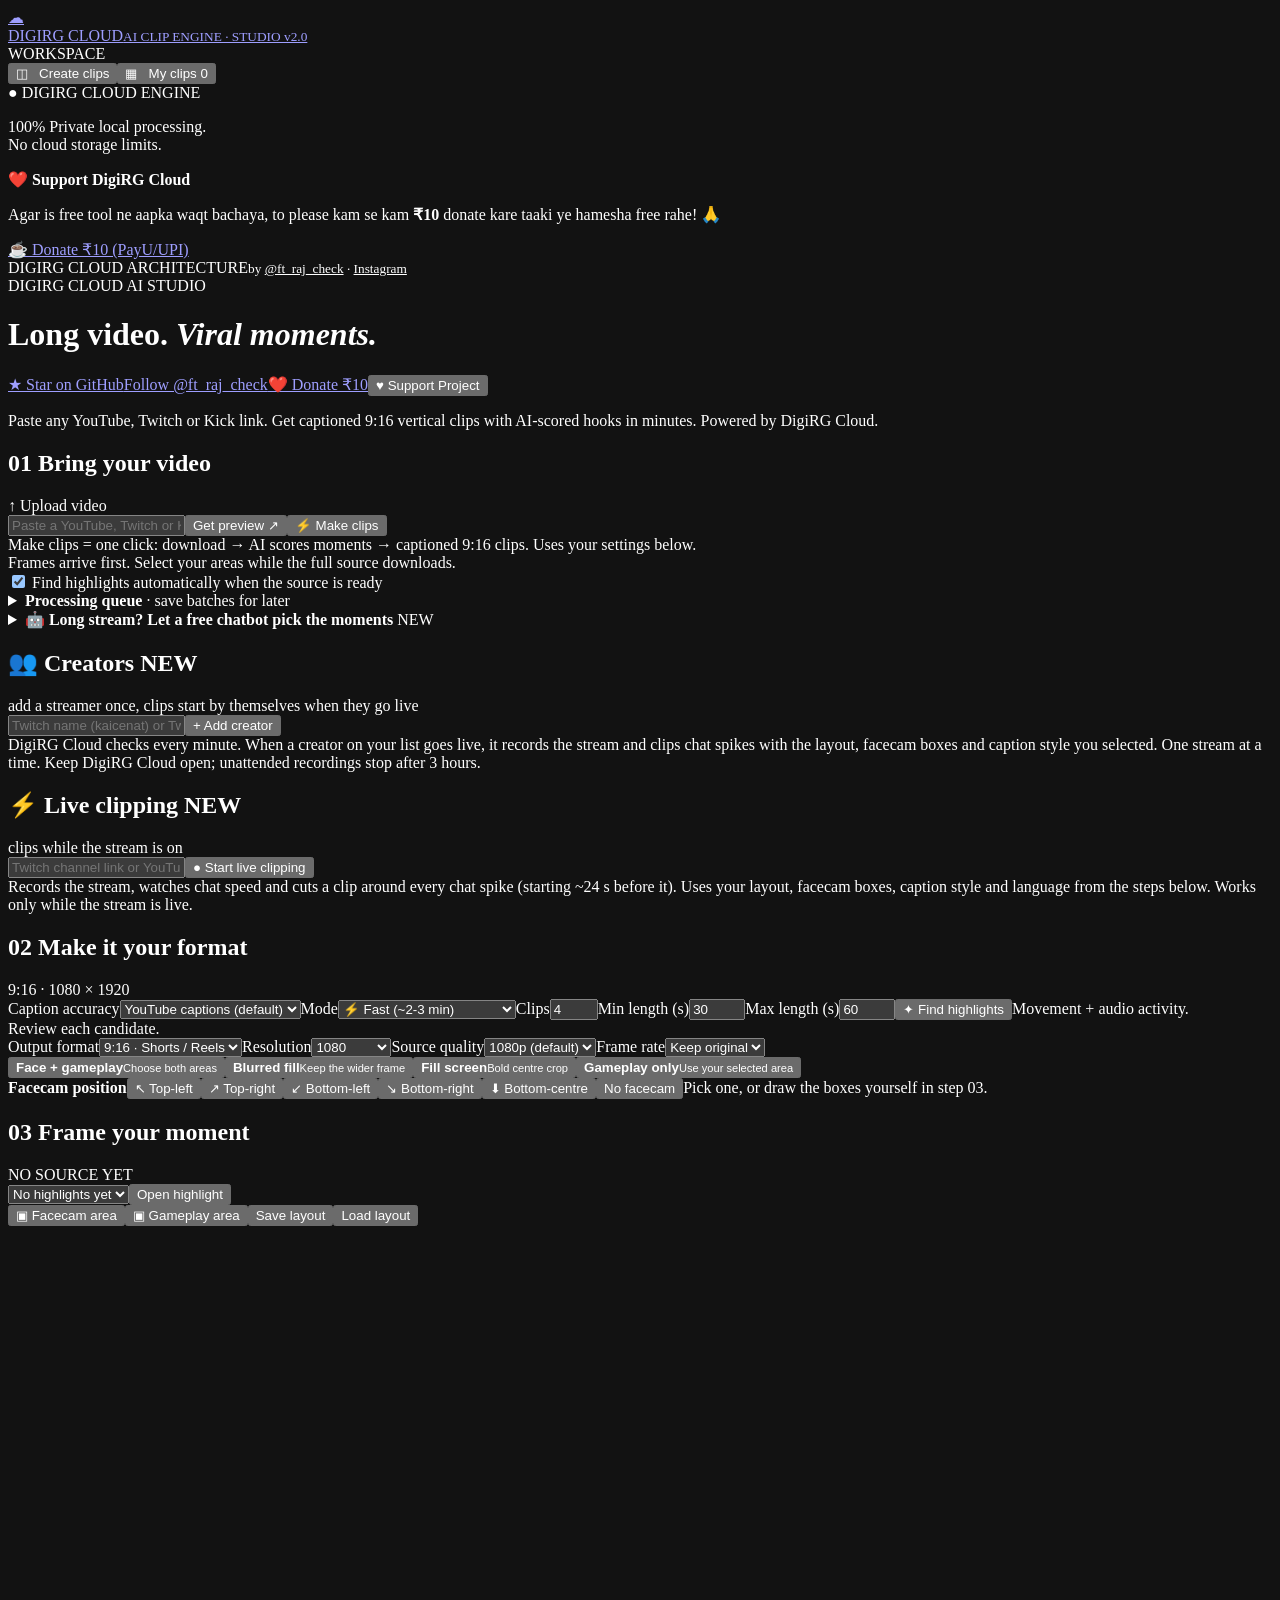
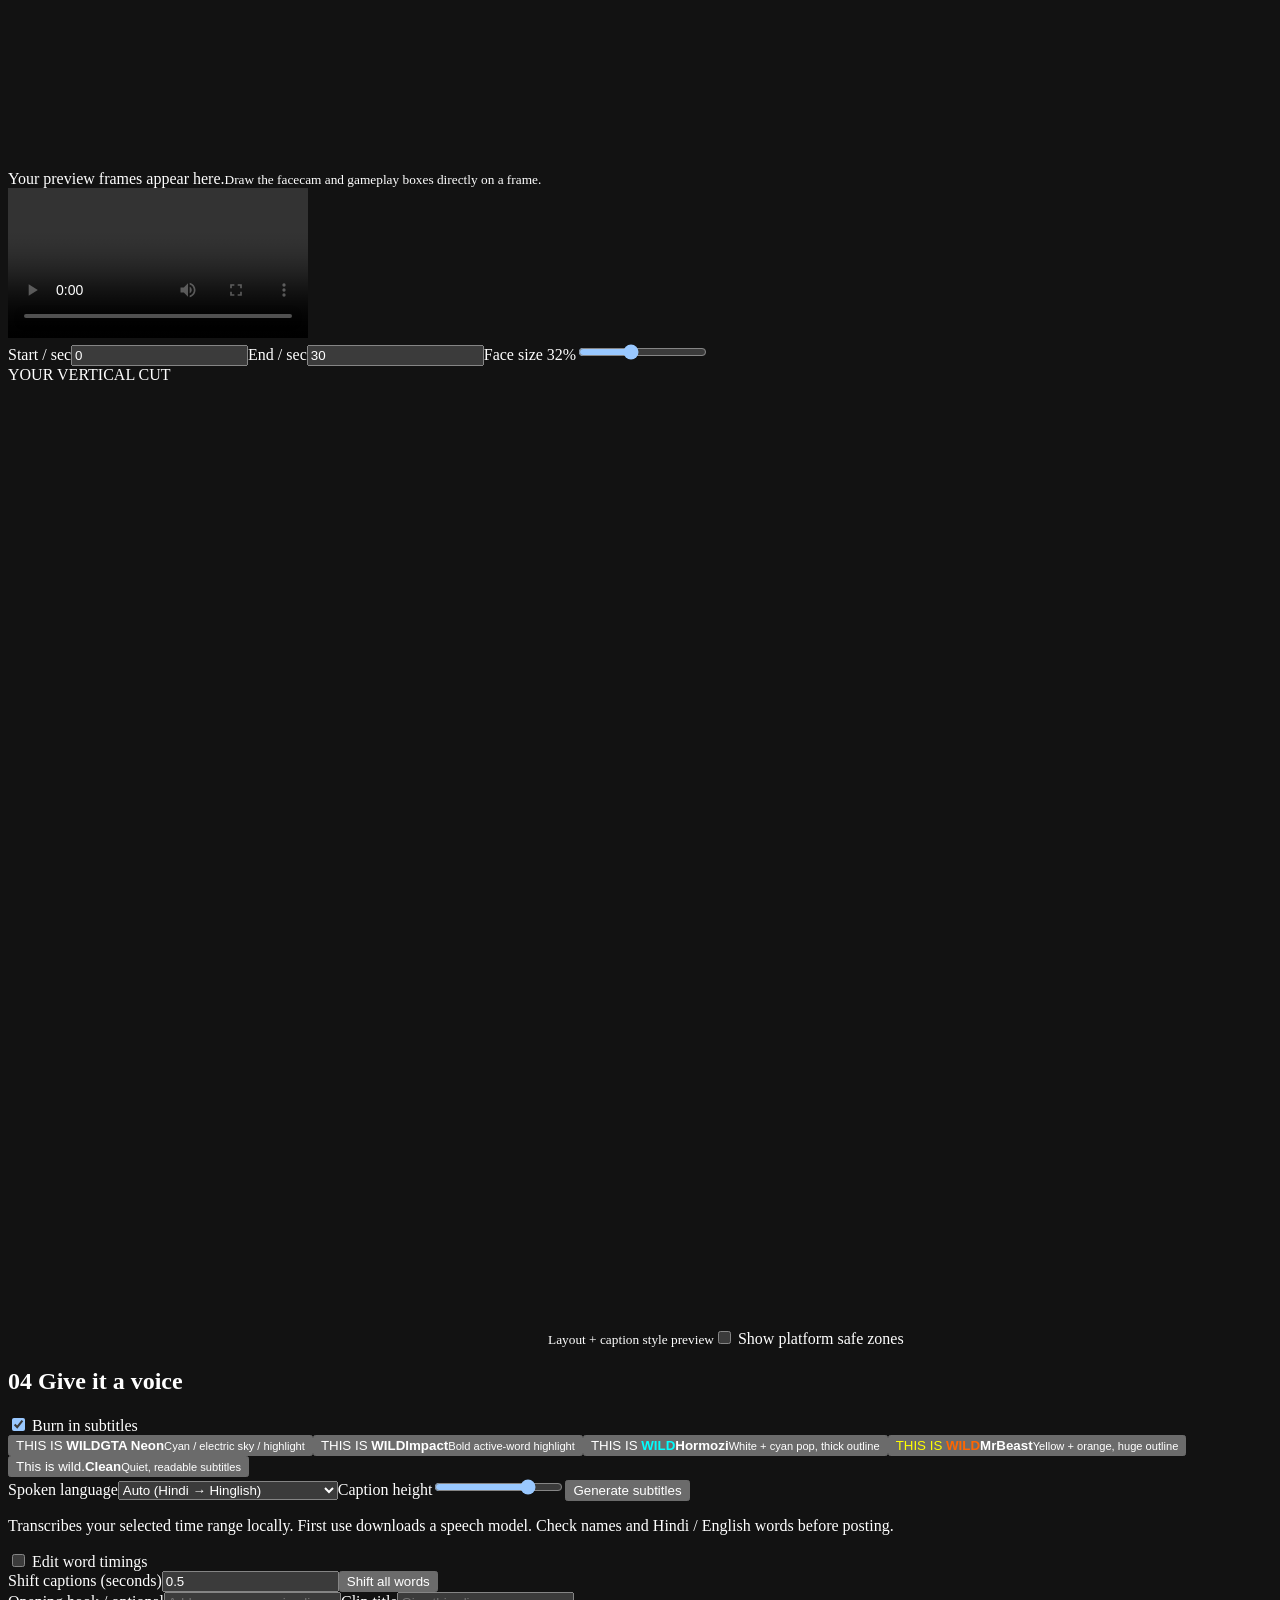
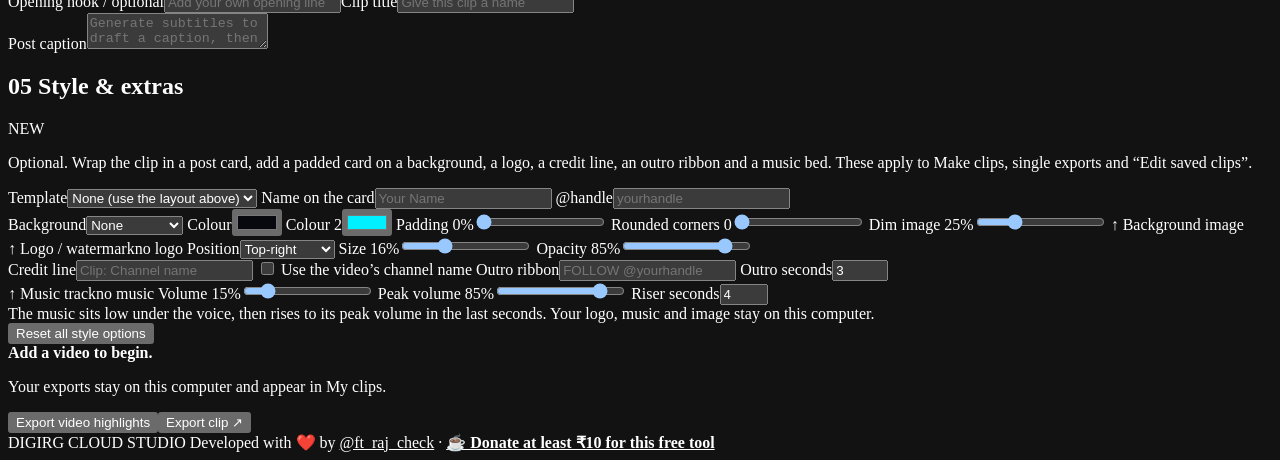
==== index.html @ 3754ec7f "DigiRG Cloud AI Video Clip Engine - Official Release by @ft_raj_check" ====
<!doctype html><html lang="en"><head><meta charset="utf-8"><meta name="color-scheme" content="dark"><meta name="viewport" content="width=device-width,initial-scale=1"><title>DigiRG Cloud · Free AI Video Clip Engine &amp; Shorts Maker</title><meta name="description" content="DigiRG Cloud - The #1 Free, Open-Source AI Video Clip Engine. Automatically turn long YouTube, Twitch and Kick videos into viral 9:16 vertical clips with animated captions, facecam framing, and AI highlight detection. 100% Local &amp; Private."><meta name="keywords" content="DigiRG Cloud, AI video clipper, Opus Clip free alternative, video highlight generator, YouTube Shorts maker, Reels creator, TikTok editor, auto caption generator, Hinglish captions, local AI video editor"><meta name="author" content="DigiRG Cloud (@ft_raj_check)"><meta property="og:title" content="DigiRG Cloud · Free AI Video Clip Engine"><meta property="og:description" content="Turn long videos into viral vertical clips in 2 minutes. Free, local, private, and open-source."><meta property="og:url" content="https://github.com/DIGIRGCLOUD/DIGIRGCLIPPINGFREE"><meta property="og:type" content="website"><link rel="stylesheet" href="/assets/style.css?v=20261121-digirg1"></head><body>
<aside class="sidebar"><a class="brand" href="/"><span class="brand-icon">☁</span> <div>DIGIRG CLOUD<small>AI CLIP ENGINE · STUDIO v2.0</small></div></a><div class="nav-label">WORKSPACE</div><button class="nav active" data-view="editor">◫ &nbsp; Create clips</button><button class="nav" data-view="library">▦ &nbsp; My clips <span id="library-count">0</span></button><div class="side-note">● DIGIRG CLOUD ENGINE<p>100% Private local processing.<br>No cloud storage limits.</p></div><div class="donate-sidebar-box"><span class="heart-icon">❤️</span> <b>Support DigiRG Cloud</b><p>Agar is free tool ne aapka waqt bachaya, to please kam se kam <b>₹10</b> donate kare taaki ye hamesha free rahe! 🙏</p><a class="side-don-btn" href="https://u.payu.in/PAYUMN/yrw25eGEUES4" target="_blank" rel="noopener">☕ Donate ₹10 (PayU/UPI)</a></div><div class="signature">DIGIRG CLOUD ARCHITECTURE<small>by <a href="https://www.instagram.com/ft_raj_check/" target="_blank" rel="noopener" style="color:inherit">@ft_raj_check</a> · <a href="https://www.instagram.com/ft_raj_check/" target="_blank" rel="noopener" style="color:inherit">Instagram</a></small></div></aside>
<main><header><div class="eyebrow">DIGIRG CLOUD AI STUDIO</div><div class="top"><h1>Long video. <em>Viral moments.</em></h1><span class="social"><a class="gh" href="https://github.com/DIGIRGCLOUD/DIGIRGCLIPPINGFREE" target="_blank" rel="noopener">★ Star on GitHub</a><a class="ig" href="https://www.instagram.com/ft_raj_check/" target="_blank" rel="noopener">Follow @ft_raj_check</a><a class="don-top-btn" href="https://u.payu.in/PAYUMN/yrw25eGEUES4" target="_blank" rel="noopener">❤️ Donate ₹10</a><button class="don" id="donate">♥ Support Project</button></span><dialog id="donate-dialog"><div class="don-dlg-content"><div class="don-dlg-badge">❤️ EMOTIONAL REQUEST FOR SUPPORT</div><h2>Please Support This Free Tool (At Least ₹10) 🙏</h2><p class="don-dlg-text"><b>Bhai/Dost</b>, DigiRG Cloud ko bilkul free aur open-source banaya gaya hai bina kisi subscription, watermark ya fees ke. Isko banane aur maintain karne me bohot mehnat aur resources lagte hain.<br><br>Agar is tool ne aapka keemti waqt bachaya ho, ya video clipping asaan ki ho, to please <b>at least ₹10 (sirf ek cup chai jitna)</b> donate kare.<br><br><i>Aapka ₹10 ka chhota sa support hamare liye bohot bada hausla aur madad hai taaki is tool ko hamesha sabke liye free rakh sakein! ❤️</i></p><div class="don-links"><a id="don-payu" class="payu-direct-btn" href="https://u.payu.in/PAYUMN/yrw25eGEUES4" target="_blank" rel="noopener">⚡ Donate ₹10 (PayU / GPay / PhonePe / Paytm / UPI)</a><a id="don-rzp" target="_blank" rel="noopener" hidden>Support Developer</a><a id="don-pp" target="_blank" rel="noopener" hidden>PayPal</a></div><button id="don-close" type="button">Shukriya / Close</button></div></dialog></div><p>Paste any YouTube, Twitch or Kick link. Get captioned 9:16 vertical clips with AI-scored hooks in minutes. Powered by DigiRG Cloud.</p></header><section id="editor-view">
<section class="panel import-panel"><div class="section-head"><h2><span class="step">01</span> Bring your video</h2><label class="upload">↑ Upload video<input id="file" type="file" accept="video/*" hidden></label></div><div class="url-row"><input id="url" type="url" placeholder="Paste a YouTube, Twitch or Kick replay link"><button class="primary" id="link">Get preview ↗</button><button class="primary make" id="make">⚡ Make clips</button></div><div class="make-row"><span class="muted">Make clips = one click: download → AI scores moments → captioned 9:16 clips. Uses your settings below.</span></div><div id="make-results" hidden><div class="progress-track"><div id="make-progress"></div></div><b id="make-status"></b><div id="make-grid" class="make-grid"></div></div><div class="import-note" id="link-status" role="status">Frames arrive first. Select your areas while the full source downloads.</div><div class="progress-track" hidden id="progress-wrap"><div id="progress"></div></div><div id="frames" class="frames"></div><label class="toggle" style="margin-top:12px"><input id="auto-analyze" type="checkbox" checked> Find highlights automatically when the source is ready</label></section><details class="panel" id="queue-panel"><summary><b>Processing queue</b> · save batches for later</summary><p class="muted">Queue video links, pause waiting work, or retry an interrupted job. Running work is kept safe.</p><label>Video links, one per line<textarea id="queue-urls" rows="3" placeholder="https://www.youtube.com/watch?v=..."></textarea></label><div class="controls"><label>Start after (optional)<input id="queue-time" type="datetime-local"></label><button class="secondary" id="queue-add">Add videos to queue</button><button id="queue-pause">Pause queue</button><button id="queue-refresh">Refresh queue</button></div><div id="queue-list"></div></details>
<details class="panel" id="ai-panel"><summary><b>🤖 Long stream? Let a free chatbot pick the moments</b> <span class="pill">NEW</span></summary>
<p class="muted">A chatbot given a 9-hour transcript only really reads the start. So: split the transcript into small parts, paste each part into any free chatbot (Gemini, ChatGPT, Claude…), paste its answers back here, and DigiRG Cloud downloads only those sections and makes the clips. Needs a YouTube video with captions. Everything is local.</p>
<div class="url-row"><input id="ai-url" type="text" placeholder="YouTube video link (a finished stream or video)"><button class="primary" id="ai-split">1 · Split into parts</button></div>
<div class="controls"><label>Parts (blank = automatic)<input id="ai-parts" type="number" min="1" max="40" placeholder="auto"></label><label>Moments per part<input id="ai-per" type="number" min="1" max="10" value="3"></label></div>
<div class="muted" id="ai-status"></div>
<div id="ai-list"></div>
<h3 style="margin-top:16px">2 · Paste the chatbot answers (all parts together is fine)</h3>
<textarea id="ai-answers" rows="6" placeholder='[{"start":"00:12:30","end":"00:13:10","title":"Plane crash","hook":"bhai plane gir gaya"}] … or lines like 12:30-13:10 Plane crash'></textarea>
<div class="controls"><button class="secondary" id="ai-read">Read the answers</button><button class="primary" id="ai-make" disabled>3 · Make clips from these moments</button></div>
<div id="ai-moments"></div></details>
<section class="panel creators-panel"><div class="section-head"><h2>👥 Creators <span class="pill">NEW</span></h2><span class="muted">add a streamer once, clips start by themselves when they go live</span></div><div class="url-row"><input id="creator-url" type="text" placeholder="Twitch name (kaicenat) or Twitch / YouTube channel link (youtube.com/@name)"><button class="primary" id="creator-add">+ Add creator</button></div><div class="import-note">DigiRG Cloud checks every minute. When a creator on your list goes live, it records the stream and clips chat spikes with the layout, facecam boxes and caption style you selected. One stream at a time. Keep DigiRG Cloud open; unattended recordings stop after 3 hours.</div><div id="creator-note" class="muted"></div><div id="creator-list"></div></section>
<section class="panel live-panel"><div class="section-head"><h2>⚡ Live clipping <span class="pill">NEW</span></h2><span class="muted">clips while the stream is on</span></div><div class="url-row"><input id="live-url" type="text" placeholder="Twitch channel link or YouTube Live link"><button class="primary" id="live-start">● Start live clipping</button></div><div class="import-note">Records the stream, watches chat speed and cuts a clip around every chat spike (starting ~24 s before it). Uses your layout, facecam boxes, caption style and language from the steps below. Works only while the stream is live.</div><div id="live-box" hidden><div class="live-stats" id="live-stats"></div><div class="live-actions"><button class="secondary" id="live-now">✂ Clip the last 30 s now</button><button class="secondary" id="live-stop">■ Stop</button></div><div id="live-grid" class="make-grid"></div></div></section>
<section class="panel"><div class="section-head"><h2><span class="step">02</span> Make it your format</h2><span class="muted">9:16 · 1080 × 1920</span></div><div class="controls"><label>Caption accuracy<select id="accurate"><option value="fast" selected>YouTube captions (default)</option><option value="best">Best Hindi: large-v3 (slow)</option></select></label><label>Mode<select id="mode"><option value="fast">⚡ Fast (~2-3 min)</option><option value="deep">🔬 Deep (slower, smarter)</option></select></label><label>Clips<input id="count" type="number" min="1" max="12" value="4"></label><label>Min length (s)<input id="minlen" type="number" min="5" max="120" value="30"></label><label>Max length (s)<input id="length" type="number" min="10" max="180" value="60"></label><button class="secondary" id="analyze">✦ Find highlights</button><span class="muted">Movement + audio activity.<br>Review each candidate.</span></div><div class="controls output-controls"><label>Output format<select id="aspect"><option value="vertical">9:16 · Shorts / Reels</option><option value="square">1:1 · Square</option><option value="portrait">4:5 · Feed</option><option value="threefour">3:4 · Portrait</option><option value="landscape">16:9 · YouTube</option></select></label><label>Resolution<select id="resolution"><option value="720">720</option><option value="1080" selected>1080</option><option value="2160">2160 · 4K</option></select></label><label title="How sharp the video downloaded from YouTube is. 1080p is the default; 4K is slower and uses much more disk.">Source quality<select id="srcq"><option value="1080" selected>1080p (default)</option><option value="2160">4K (slower)</option><option value="1440">1440p</option><option value="720">720p (fastest)</option></select></label><label>Frame rate<select id="fps"><option value="0">Keep original</option><option value="24">24 fps</option><option value="30">30 fps</option><option value="60">60 fps</option></select></label></div><div class="layout-grid" id="layouts"><button class="choice active" data-layout="stack"><span class="mini stack-mini"><i></i><i></i></span><b>Face + gameplay</b><small>Choose both areas</small></button><button class="choice" data-layout="blur"><span class="mini blur-mini"><i></i></span><b>Blurred fill</b><small>Keep the wider frame</small></button><button class="choice" data-layout="fill"><span class="mini fill-mini"><i></i></span><b>Fill screen</b><small>Bold centre crop</small></button><button class="choice" data-layout="game"><span class="mini game-mini"><i></i></span><b>Gameplay only</b><small>Use your selected area</small></button></div><div class="preset-row"><b>Facecam position</b><button class="chip" data-preset="tl">↖ Top-left</button><button class="chip" data-preset="tr">↗ Top-right</button><button class="chip" data-preset="bl">↙ Bottom-left</button><button class="chip" data-preset="br">↘ Bottom-right</button><button class="chip" data-preset="bc">⬇ Bottom-centre</button><button class="chip" data-preset="none">No facecam</button><span class="muted" id="preset-note">Pick one, or draw the boxes yourself in step 03.</span></div></section>
<section class="panel"><div class="section-head"><h2><span class="step">03</span> Frame your moment</h2><span class="pill" id="source-mode">NO SOURCE YET</span></div><div class="candidate-row"><select id="recent"><option>No highlights yet</option></select><button id="import">Open highlight</button></div><div class="workspace"><div class="source-side"><div class="toolbar"><button id="cam" class="active">▣ Facecam area</button><button id="game">▣ Gameplay area</button><button id="save">Save layout</button><button id="load">Load layout</button></div><div class="canvas-wrap"><canvas id="source" width="960" height="540"></canvas><div id="empty-source">Your preview frames appear here.<small>Draw the facecam and gameplay boxes directly on a frame.</small></div></div><video id="video" controls preload="metadata"></video><div class="range-row"><label>Start / sec<input id="start" type="number" value="0" min="0" step=".1"></label><label>End / sec<input id="end" type="number" value="30" min="0" step=".1"></label><label id="height-control">Face size <span id="height-value">32%</span><input id="top" type="range" min="20" max="50" value="32"></label></div></div><aside class="preview-side"><div class="eyebrow">YOUR VERTICAL CUT</div><canvas id="preview" width="540" height="960"></canvas><small>Layout + caption style preview</small><label class="toggle"><input id="safe-zones" type="checkbox"> Show platform safe zones</label></aside></div></section>
<section class="panel"><div class="section-head"><h2><span class="step">04</span> Give it a voice</h2><label class="toggle"><input id="captions" type="checkbox" checked> Burn in subtitles</label></div><div class="caption-styles"><button class="caption-choice active gta" data-style="gta"><span>THIS IS <strong>WILD</strong></span><b>GTA Neon</b><small>Cyan / electric sky / highlight</small></button><button class="caption-choice bold" data-style="bold"><span>THIS IS <strong>WILD</strong></span><b>Impact</b><small>Bold active-word highlight</small></button><button class="caption-choice hormozi" data-style="hormozi"><span>THIS IS <strong style="color:#00ffff">WILD</strong></span><b>Hormozi</b><small>White + cyan pop, thick outline</small></button><button class="caption-choice mrbeast" data-style="mrbeast"><span style="color:#ffff00">THIS IS <strong style="color:#ff6600">WILD</strong></span><b>MrBeast</b><small>Yellow + orange, huge outline</small></button><button class="caption-choice clean" data-style="clean"><span>This is wild.</span><b>Clean</b><small>Quiet, readable subtitles</small></button></div><div class="controls"><label>Spoken language<select id="language"><option value="">Auto (Hindi → Hinglish)</option><option value="hinglish">Hinglish (Hindi in English letters)</option><option value="hi">हिंदी (Devanagari)</option><option value="en">English</option><optgroup label="More languages (captions use your installed fonts)"><option value="ur">Urdu · اردو</option><option value="bn">Bengali · বাংলা</option><option value="ta">Tamil · தமிழ்</option><option value="te">Telugu · తెలుగు</option><option value="mr">Marathi · मराठी</option><option value="gu">Gujarati · ગુજરાતી</option><option value="kn">Kannada · ಕನ್ನಡ</option><option value="ml">Malayalam · മലയാളം</option><option value="pa">Punjabi · ਪੰਜਾਬੀ</option><option value="ne">Nepali · नेपाली</option><option value="si">Sinhala · සිංහල</option><option value="ar">Arabic · العربية</option><option value="fa">Persian · فارسی</option><option value="he">Hebrew · עברית</option><option value="tr">Turkish · Türkçe</option><option value="ru">Russian · Русский</option><option value="uk">Ukrainian · Українська</option><option value="pl">Polish · Polski</option><option value="cs">Czech · Čeština</option><option value="sk">Slovak · Slovenčina</option><option value="hu">Hungarian · Magyar</option><option value="ro">Romanian · Română</option><option value="bg">Bulgarian · Български</option><option value="sr">Serbian · Српски</option><option value="hr">Croatian · Hrvatski</option><option value="el">Greek · Ελληνικά</option><option value="de">German · Deutsch</option><option value="fr">French · Français</option><option value="es">Spanish · Español</option><option value="pt">Portuguese · Português</option><option value="it">Italian · Italiano</option><option value="nl">Dutch · Nederlands</option><option value="ca">Catalan · Català</option><option value="sv">Swedish · Svenska</option><option value="da">Danish · Dansk</option><option value="no">Norwegian · Norsk</option><option value="fi">Finnish · Suomi</option><option value="is">Icelandic · Íslenska</option><option value="id">Indonesian · Bahasa Indonesia</option><option value="ms">Malay · Bahasa Melayu</option><option value="tl">Filipino · Tagalog</option><option value="vi">Vietnamese · Tiếng Việt</option><option value="th">Thai · ไทย</option><option value="zh">Chinese · 中文</option><option value="ja">Japanese · 日本語</option><option value="ko">Korean · 한국어</option><option value="sw">Swahili · Kiswahili</option><option value="af">Afrikaans · Afrikaans</option><option value="am">Amharic · አማርኛ</option><option value="az">Azerbaijani · Azərbaycan</option></optgroup></select></label><label>Caption height<input id="caption-y" type="range" min="500" max="1750" value="1450"></label><button id="transcribe" class="secondary">Generate subtitles</button></div><p class="muted">Transcribes your selected time range locally. First use downloads a speech model. Check names and Hindi / English words before posting.</p><label class="toggle"><input id="timing-editor" type="checkbox"> Edit word timings</label><div class="controls"><label>Shift captions (seconds)<input id="caption-shift" type="number" step="0.1" value="0.5"></label><button id="shift-captions">Shift all words</button></div><div id="words" class="word-editor"></div><div class="copy-grid"><label>Opening hook / optional<input id="hook" placeholder="Add your own opening line" maxlength="65"></label><label>Clip title<input id="clip-title" placeholder="Give this clip a name"></label></div><label>Post caption<textarea id="post-caption" rows="2" placeholder="Generate subtitles to draft a caption, then edit it in your voice."></textarea></label></section>
<section class="panel" id="style-panel"><div class="section-head"><h2><span class="step">05</span> Style &amp; extras</h2><span class="pill">NEW</span></div>
<p class="muted">Optional. Wrap the clip in a post card, add a padded card on a background, a logo, a credit line, an outro ribbon and a music bed. These apply to Make clips, single exports and “Edit saved clips”.</p>
<div class="controls">
<label>Template<select id="st-template"><option value="none">None (use the layout above)</option><option value="x_light">X post · light</option><option value="x_dark">X post · dark</option><option value="tiktok_hook">TikTok hook</option><option value="breaking_news">Breaking news</option></select></label>
<label>Name on the card<input id="st-tpl-name" type="text" maxlength="28" placeholder="Your Name"></label>
<label>@handle<input id="st-tpl-handle" type="text" maxlength="28" placeholder="yourhandle"></label>
</div>
<div class="controls">
<label>Background<select id="st-bg-mode"><option value="none">None</option><option value="blur">Blurred copy</option><option value="color">Colour</option><option value="gradient">Gradient</option><option value="image">My image</option></select></label>
<label>Colour<input id="st-bg-color" type="color" value="#07090e"></label>
<label>Colour 2<input id="st-bg-color2" type="color" value="#00f0ff"></label>
<label><span>Padding <output id="st-padding-o">0</output>%</span><input id="st-padding" type="range" min="0" max="25" value="0"></label>
<label><span>Rounded corners <output id="st-radius-o">0</output></span><input id="st-radius" type="range" min="0" max="80" value="0"></label>
<label><span>Dim image <output id="st-dim-o">25</output>%</span><input id="st-bg-dim" type="range" min="0" max="90" value="25"></label>
<label class="upload">↑ Background image<input id="st-bg-file" type="file" accept="image/*" hidden></label><span class="muted" id="st-bg-name"></span>
</div>
<div class="controls">
<label class="upload">↑ Logo / watermark<input id="st-wm-file" type="file" accept="image/*" hidden></label><span class="muted" id="st-wm-name">no logo</span>
<label>Position<select id="st-wm-pos"><option value="tr">Top-right</option><option value="tl">Top-left</option><option value="br">Bottom-right</option><option value="bl">Bottom-left</option></select></label>
<label><span>Size <output id="st-wm-size-o">16</output>%</span><input id="st-wm-size" type="range" min="5" max="40" value="16"></label>
<label><span>Opacity <output id="st-wm-op-o">85</output>%</span><input id="st-wm-opacity" type="range" min="10" max="100" value="85"></label>
</div>
<div class="controls">
<label>Credit line<input id="st-credit" type="text" maxlength="60" placeholder="Clip: Channel name"></label>
<label class="check"><input id="st-credit-auto" type="checkbox"> Use the video’s channel name</label>
<label>Outro ribbon<input id="st-outro" type="text" maxlength="40" placeholder="FOLLOW @yourhandle"></label>
<label>Outro seconds<input id="st-outro-sec" type="number" min="1.5" max="8" step=".5" value="3"></label>
</div>
<div class="controls">
<label class="upload">↑ Music track<input id="st-music-file" type="file" accept="audio/*" hidden></label><span class="muted" id="st-music-name">no music</span>
<label><span>Volume <output id="st-mv-o">15</output>%</span><input id="st-music-vol" type="range" min="0" max="100" value="15"></label>
<label><span>Peak volume <output id="st-mp-o">85</output>%</span><input id="st-music-peak" type="range" min="0" max="100" value="85"></label>
<label>Riser seconds<input id="st-music-riser" type="number" min="1" max="15" step="1" value="4"></label>
</div>
<div class="import-note">The music sits low under the voice, then rises to its peak volume in the last seconds. Your logo, music and image stay on this computer.</div>
<div class="controls"><button class="secondary" id="st-reset">Reset all style options</button></div></section>
<section class="panel" id="saved-edit" hidden><h2>Edit saved clips</h2><h3 style="margin-top:18px">Speaker position &amp; shape · 11 layouts</h3><div id="edit-layouts" class="layout-grid"></div><label>Speaker size<input id="edit-top" type="range" min="20" max="50" value="32"></label><p class="muted">Reuse the saved video, selected moments and subtitle timings. Only the final MP4 is exported again. <b>To cut the clip shorter</b> (for example to remove a spoken part), change <b>Start / End</b> above and press <b>Only this clip</b>; the subtitles move with the cut. Each clip keeps its own transcript.</p><div class="controls" style="margin-top:14px"><button class="primary" id="apply-video">Apply to all clips of this video</button><button class="secondary" id="apply-one">Only this clip</button><button id="download-bundle">Download video’s clips ZIP</button><a id="bundle-link" hidden download>Download ZIP</a></div></section><section class="export-bar"><div><b id="status" role="status">Add a video to begin.</b><p id="detail">Your exports stay on this computer and appear in My clips.</p></div><button id="batch">Export video highlights</button><button class="primary" id="export">Export clip ↗</button><a id="download" class="download" hidden download="digirg-cloud-clip.mp4">↓ Download MP4</a><a id="srt" hidden>↓ Subtitles SRT</a><a id="vtt" hidden>↓ WebVTT</a></section></section>
<section id="library-view" hidden><section class="library-heading"><h2>Your clips, <em>ready to go.</em></h2><button id="refresh-library">Refresh library</button></section><p class="muted">Finished exports stay in the studio's data folder. Download an MP4 to keep or share it.</p><div id="library" class="library-grid"></div></section><footer>DIGIRG CLOUD STUDIO <span>Developed with ❤️ by <a href="https://www.instagram.com/ft_raj_check/" target="_blank" rel="noopener" style="color:inherit">@ft_raj_check</a> · <a href="https://u.payu.in/PAYUMN/yrw25eGEUES4" target="_blank" rel="noopener" style="color:var(--lime);font-weight:700">☕ Donate at least ₹10 for this free tool</a></span></footer></main><script src="/assets/app.js?v=20261121-digirg1"></script>
<script src="/assets/extras.js?v=20261121-digirg1"></script><script src="/assets/transcripts.js?v=20261121-digirg1"></script><script src="/assets/vision.js?v=20261121-digirg1"></script><script src="/assets/report.js?v=20261121-digirg1"></script></body></html>
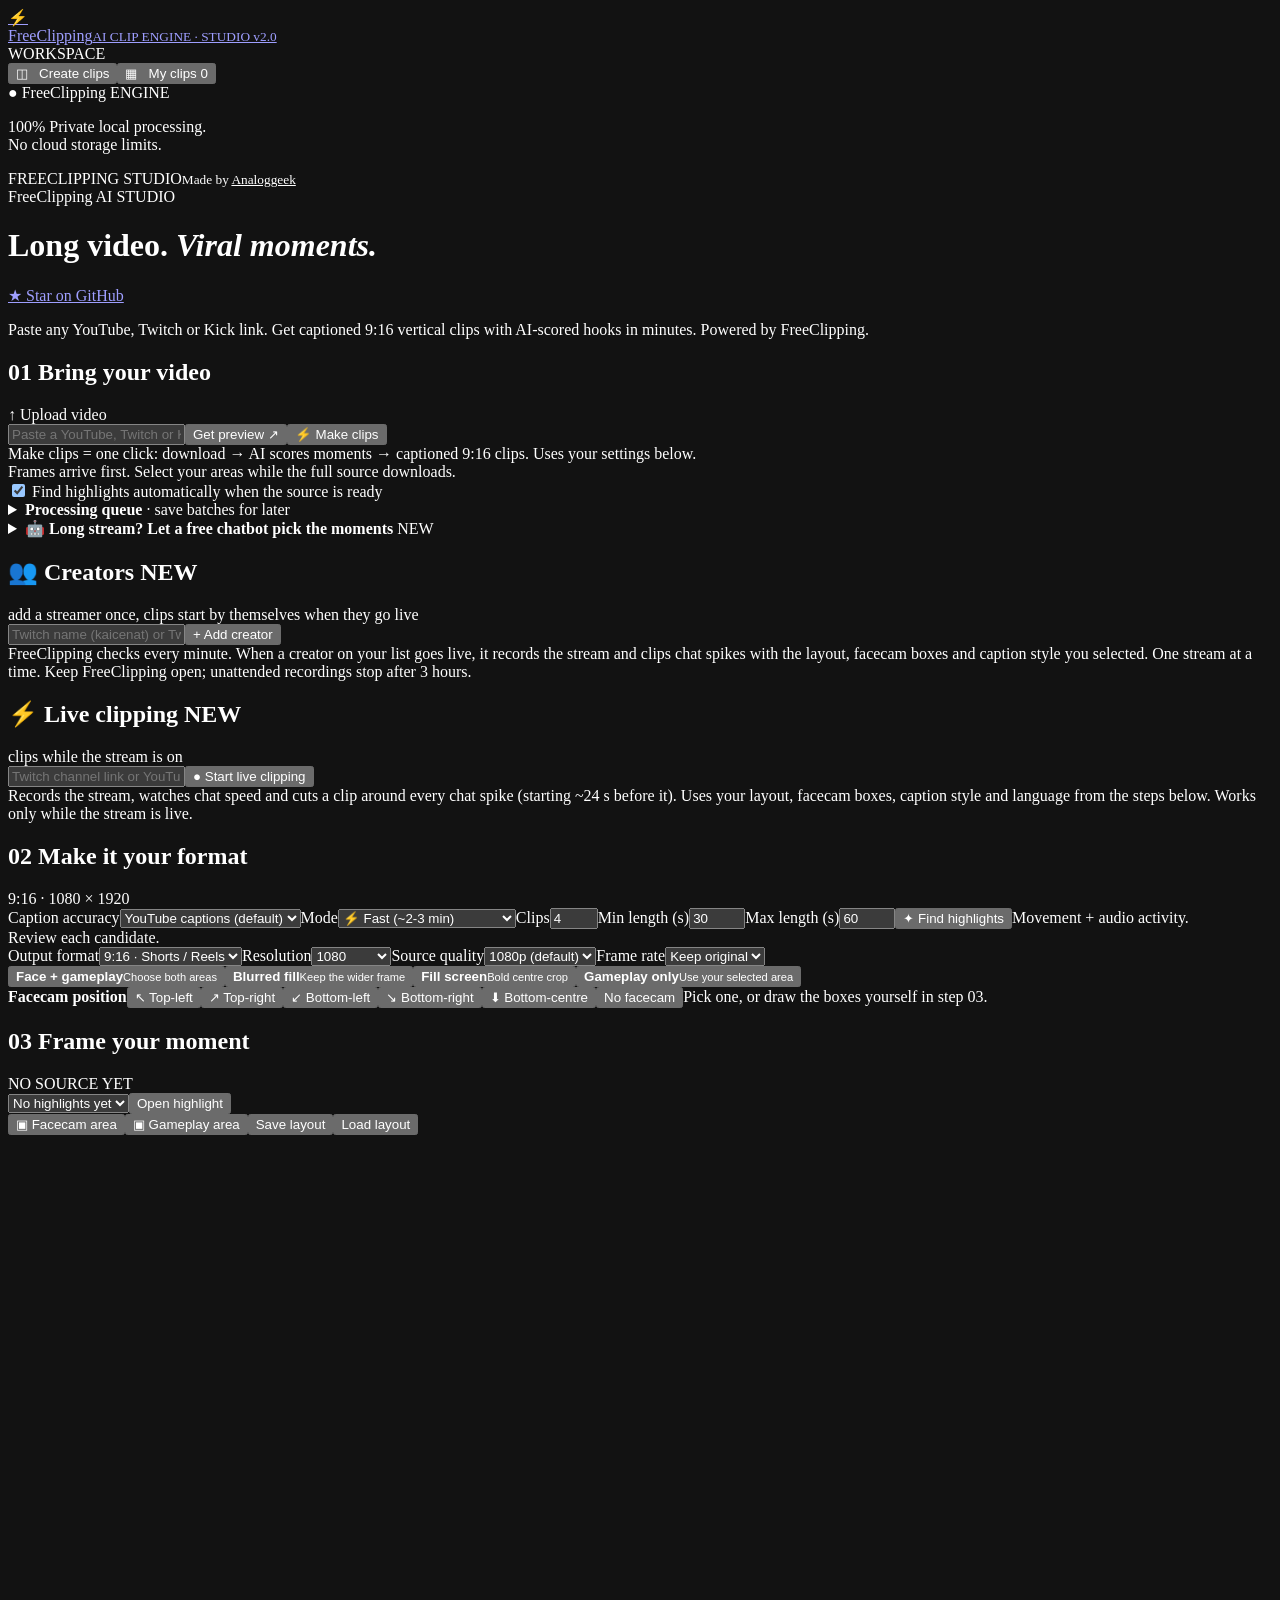
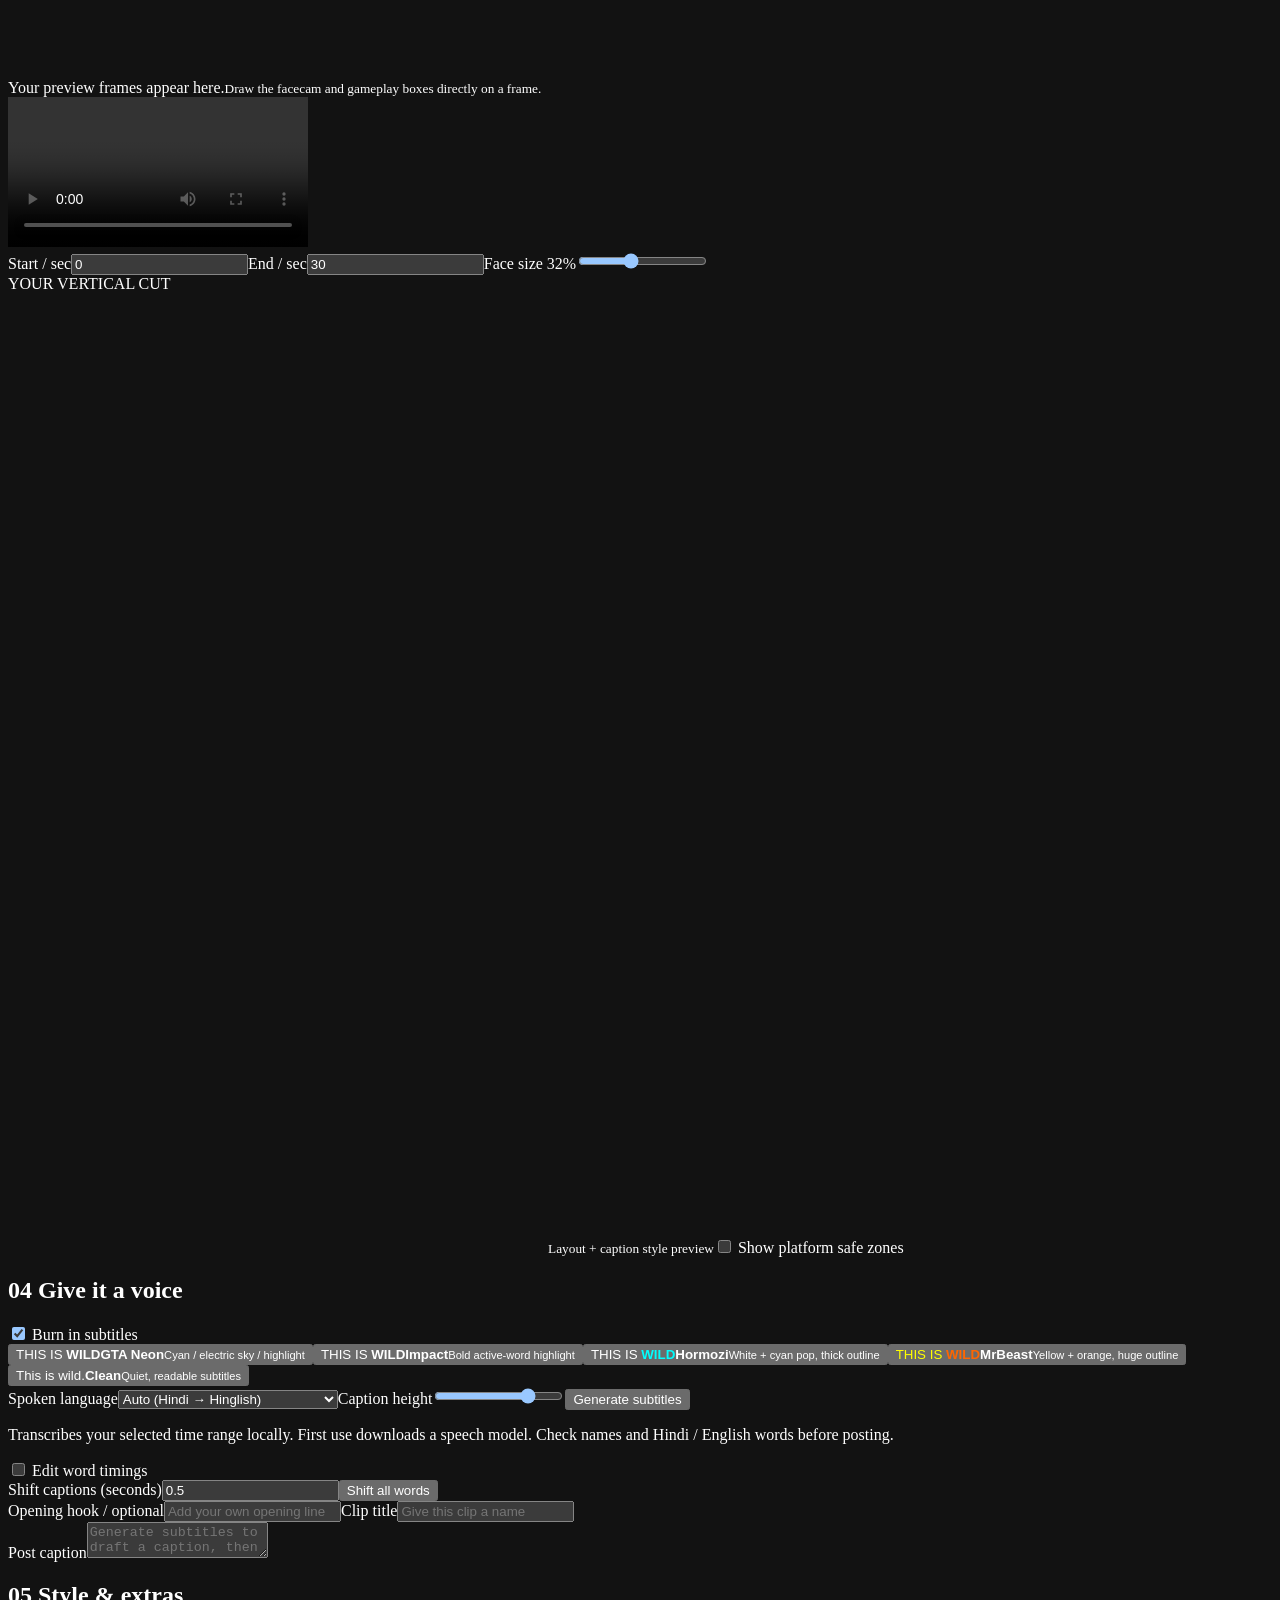
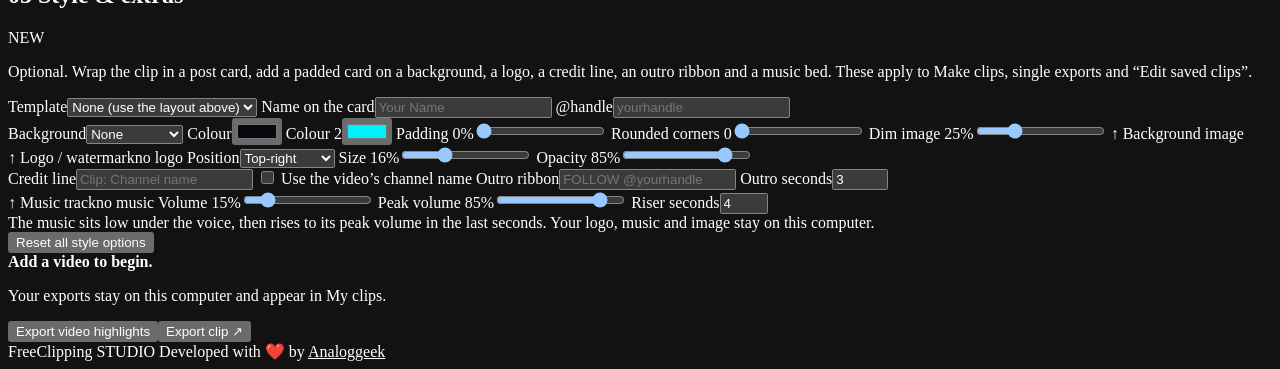
==== commit c9bf2b8e: "Rebrand to FreeClipping (Analoggeek): own README & keywords, remove other social links and donate" ====
--- a/index.html
+++ b/index.html
@@ -1,9 +1,9 @@
-<!doctype html><html lang="en"><head><meta charset="utf-8"><meta name="color-scheme" content="dark"><meta name="viewport" content="width=device-width,initial-scale=1"><title>DigiRG Cloud · Free AI Video Clip Engine &amp; Shorts Maker</title><meta name="description" content="DigiRG Cloud - The #1 Free, Open-Source AI Video Clip Engine. Automatically turn long YouTube, Twitch and Kick videos into viral 9:16 vertical clips with animated captions, facecam framing, and AI highlight detection. 100% Local &amp; Private."><meta name="keywords" content="DigiRG Cloud, AI video clipper, Opus Clip free alternative, video highlight generator, YouTube Shorts maker, Reels creator, TikTok editor, auto caption generator, Hinglish captions, local AI video editor"><meta name="author" content="DigiRG Cloud (@ft_raj_check)"><meta property="og:title" content="DigiRG Cloud · Free AI Video Clip Engine"><meta property="og:description" content="Turn long videos into viral vertical clips in 2 minutes. Free, local, private, and open-source."><meta property="og:url" content="https://github.com/DIGIRGCLOUD/DIGIRGCLIPPINGFREE"><meta property="og:type" content="website"><link rel="stylesheet" href="/assets/style.css?v=20261121-digirg1"></head><body>
-<aside class="sidebar"><a class="brand" href="/"><span class="brand-icon">☁</span> <div>DIGIRG CLOUD<small>AI CLIP ENGINE · STUDIO v2.0</small></div></a><div class="nav-label">WORKSPACE</div><button class="nav active" data-view="editor">◫ &nbsp; Create clips</button><button class="nav" data-view="library">▦ &nbsp; My clips <span id="library-count">0</span></button><div class="side-note">● DIGIRG CLOUD ENGINE<p>100% Private local processing.<br>No cloud storage limits.</p></div><div class="donate-sidebar-box"><span class="heart-icon">❤️</span> <b>Support DigiRG Cloud</b><p>Agar is free tool ne aapka waqt bachaya, to please kam se kam <b>₹10</b> donate kare taaki ye hamesha free rahe! 🙏</p><a class="side-don-btn" href="https://u.payu.in/PAYUMN/yrw25eGEUES4" target="_blank" rel="noopener">☕ Donate ₹10 (PayU/UPI)</a></div><div class="signature">DIGIRG CLOUD ARCHITECTURE<small>by <a href="https://www.instagram.com/ft_raj_check/" target="_blank" rel="noopener" style="color:inherit">@ft_raj_check</a> · <a href="https://www.instagram.com/ft_raj_check/" target="_blank" rel="noopener" style="color:inherit">Instagram</a></small></div></aside>
-<main><header><div class="eyebrow">DIGIRG CLOUD AI STUDIO</div><div class="top"><h1>Long video. <em>Viral moments.</em></h1><span class="social"><a class="gh" href="https://github.com/DIGIRGCLOUD/DIGIRGCLIPPINGFREE" target="_blank" rel="noopener">★ Star on GitHub</a><a class="ig" href="https://www.instagram.com/ft_raj_check/" target="_blank" rel="noopener">Follow @ft_raj_check</a><a class="don-top-btn" href="https://u.payu.in/PAYUMN/yrw25eGEUES4" target="_blank" rel="noopener">❤️ Donate ₹10</a><button class="don" id="donate">♥ Support Project</button></span><dialog id="donate-dialog"><div class="don-dlg-content"><div class="don-dlg-badge">❤️ EMOTIONAL REQUEST FOR SUPPORT</div><h2>Please Support This Free Tool (At Least ₹10) 🙏</h2><p class="don-dlg-text"><b>Bhai/Dost</b>, DigiRG Cloud ko bilkul free aur open-source banaya gaya hai bina kisi subscription, watermark ya fees ke. Isko banane aur maintain karne me bohot mehnat aur resources lagte hain.<br><br>Agar is tool ne aapka keemti waqt bachaya ho, ya video clipping asaan ki ho, to please <b>at least ₹10 (sirf ek cup chai jitna)</b> donate kare.<br><br><i>Aapka ₹10 ka chhota sa support hamare liye bohot bada hausla aur madad hai taaki is tool ko hamesha sabke liye free rakh sakein! ❤️</i></p><div class="don-links"><a id="don-payu" class="payu-direct-btn" href="https://u.payu.in/PAYUMN/yrw25eGEUES4" target="_blank" rel="noopener">⚡ Donate ₹10 (PayU / GPay / PhonePe / Paytm / UPI)</a><a id="don-rzp" target="_blank" rel="noopener" hidden>Support Developer</a><a id="don-pp" target="_blank" rel="noopener" hidden>PayPal</a></div><button id="don-close" type="button">Shukriya / Close</button></div></dialog></div><p>Paste any YouTube, Twitch or Kick link. Get captioned 9:16 vertical clips with AI-scored hooks in minutes. Powered by DigiRG Cloud.</p></header><section id="editor-view">
+<!doctype html><html lang="en"><head><meta charset="utf-8"><meta name="color-scheme" content="dark"><meta name="viewport" content="width=device-width,initial-scale=1"><title>FreeClipping · Free AI Video Clip Engine &amp; Shorts Maker</title><meta name="description" content="FreeClipping - The #1 Free, Open-Source AI Video Clip Engine. Automatically turn long YouTube, Twitch and Kick videos into viral 9:16 vertical clips with animated captions, facecam framing, and AI highlight detection. 100% Local &amp; Private."><meta name="keywords" content="freeclipping, free ai video clipper, free video clipper, ai video clipper, video highlight generator, vertical clips, youtube shorts maker, instagram reels maker, tiktok maker, reels maker, shorts generator, hinglish captions, auto captions, local ai video editor, twitch clipper, open-source video editor"><meta name="author" content="FreeClipping (analoggeek)"><meta property="og:title" content="FreeClipping · Free AI Video Clip Engine"><meta property="og:description" content="Turn long videos into viral vertical clips in 2 minutes. Free, local, private, and open-source."><meta property="og:url" content="https://github.com/Analoggeek/FreeClipping"><meta property="og:type" content="website"><link rel="stylesheet" href="/assets/style.css?v=20261121-freeclipping2"></head><body>
+<aside class="sidebar"><a class="brand" href="/"><span class="brand-icon">⚡</span> <div>FreeClipping<small>AI CLIP ENGINE · STUDIO v2.0</small></div></a><div class="nav-label">WORKSPACE</div><button class="nav active" data-view="editor">◫ &nbsp; Create clips</button><button class="nav" data-view="library">▦ &nbsp; My clips <span id="library-count">0</span></button><div class="side-note">● FreeClipping ENGINE<p>100% Private local processing.<br>No cloud storage limits.</p></div><div class="signature">FREECLIPPING STUDIO<small>Made by <a href="https://github.com/Analoggeek" target="_blank" rel="noopener" style="color:inherit">Analoggeek</a></small></div></aside>
+<main><header><div class="eyebrow">FreeClipping AI STUDIO</div><div class="top"><h1>Long video. <em>Viral moments.</em></h1><span class="social"><a class="gh" href="https://github.com/Analoggeek/FreeClipping" target="_blank" rel="noopener">★ Star on GitHub</a></span></div><p>Paste any YouTube, Twitch or Kick link. Get captioned 9:16 vertical clips with AI-scored hooks in minutes. Powered by FreeClipping.</p></header><section id="editor-view">
 <section class="panel import-panel"><div class="section-head"><h2><span class="step">01</span> Bring your video</h2><label class="upload">↑ Upload video<input id="file" type="file" accept="video/*" hidden></label></div><div class="url-row"><input id="url" type="url" placeholder="Paste a YouTube, Twitch or Kick replay link"><button class="primary" id="link">Get preview ↗</button><button class="primary make" id="make">⚡ Make clips</button></div><div class="make-row"><span class="muted">Make clips = one click: download → AI scores moments → captioned 9:16 clips. Uses your settings below.</span></div><div id="make-results" hidden><div class="progress-track"><div id="make-progress"></div></div><b id="make-status"></b><div id="make-grid" class="make-grid"></div></div><div class="import-note" id="link-status" role="status">Frames arrive first. Select your areas while the full source downloads.</div><div class="progress-track" hidden id="progress-wrap"><div id="progress"></div></div><div id="frames" class="frames"></div><label class="toggle" style="margin-top:12px"><input id="auto-analyze" type="checkbox" checked> Find highlights automatically when the source is ready</label></section><details class="panel" id="queue-panel"><summary><b>Processing queue</b> · save batches for later</summary><p class="muted">Queue video links, pause waiting work, or retry an interrupted job. Running work is kept safe.</p><label>Video links, one per line<textarea id="queue-urls" rows="3" placeholder="https://www.youtube.com/watch?v=..."></textarea></label><div class="controls"><label>Start after (optional)<input id="queue-time" type="datetime-local"></label><button class="secondary" id="queue-add">Add videos to queue</button><button id="queue-pause">Pause queue</button><button id="queue-refresh">Refresh queue</button></div><div id="queue-list"></div></details>
 <details class="panel" id="ai-panel"><summary><b>🤖 Long stream? Let a free chatbot pick the moments</b> <span class="pill">NEW</span></summary>
-<p class="muted">A chatbot given a 9-hour transcript only really reads the start. So: split the transcript into small parts, paste each part into any free chatbot (Gemini, ChatGPT, Claude…), paste its answers back here, and DigiRG Cloud downloads only those sections and makes the clips. Needs a YouTube video with captions. Everything is local.</p>
+<p class="muted">A chatbot given a 9-hour transcript only really reads the start. So: split the transcript into small parts, paste each part into any free chatbot (Gemini, ChatGPT, Claude…), paste its answers back here, and FreeClipping downloads only those sections and makes the clips. Needs a YouTube video with captions. Everything is local.</p>
 <div class="url-row"><input id="ai-url" type="text" placeholder="YouTube video link (a finished stream or video)"><button class="primary" id="ai-split">1 · Split into parts</button></div>
 <div class="controls"><label>Parts (blank = automatic)<input id="ai-parts" type="number" min="1" max="40" placeholder="auto"></label><label>Moments per part<input id="ai-per" type="number" min="1" max="10" value="3"></label></div>
 <div class="muted" id="ai-status"></div>
@@ -12,7 +12,7 @@
 <textarea id="ai-answers" rows="6" placeholder='[{"start":"00:12:30","end":"00:13:10","title":"Plane crash","hook":"bhai plane gir gaya"}] … or lines like 12:30-13:10 Plane crash'></textarea>
 <div class="controls"><button class="secondary" id="ai-read">Read the answers</button><button class="primary" id="ai-make" disabled>3 · Make clips from these moments</button></div>
 <div id="ai-moments"></div></details>
-<section class="panel creators-panel"><div class="section-head"><h2>👥 Creators <span class="pill">NEW</span></h2><span class="muted">add a streamer once, clips start by themselves when they go live</span></div><div class="url-row"><input id="creator-url" type="text" placeholder="Twitch name (kaicenat) or Twitch / YouTube channel link (youtube.com/@name)"><button class="primary" id="creator-add">+ Add creator</button></div><div class="import-note">DigiRG Cloud checks every minute. When a creator on your list goes live, it records the stream and clips chat spikes with the layout, facecam boxes and caption style you selected. One stream at a time. Keep DigiRG Cloud open; unattended recordings stop after 3 hours.</div><div id="creator-note" class="muted"></div><div id="creator-list"></div></section>
+<section class="panel creators-panel"><div class="section-head"><h2>👥 Creators <span class="pill">NEW</span></h2><span class="muted">add a streamer once, clips start by themselves when they go live</span></div><div class="url-row"><input id="creator-url" type="text" placeholder="Twitch name (kaicenat) or Twitch / YouTube channel link (youtube.com/@name)"><button class="primary" id="creator-add">+ Add creator</button></div><div class="import-note">FreeClipping checks every minute. When a creator on your list goes live, it records the stream and clips chat spikes with the layout, facecam boxes and caption style you selected. One stream at a time. Keep FreeClipping open; unattended recordings stop after 3 hours.</div><div id="creator-note" class="muted"></div><div id="creator-list"></div></section>
 <section class="panel live-panel"><div class="section-head"><h2>⚡ Live clipping <span class="pill">NEW</span></h2><span class="muted">clips while the stream is on</span></div><div class="url-row"><input id="live-url" type="text" placeholder="Twitch channel link or YouTube Live link"><button class="primary" id="live-start">● Start live clipping</button></div><div class="import-note">Records the stream, watches chat speed and cuts a clip around every chat spike (starting ~24 s before it). Uses your layout, facecam boxes, caption style and language from the steps below. Works only while the stream is live.</div><div id="live-box" hidden><div class="live-stats" id="live-stats"></div><div class="live-actions"><button class="secondary" id="live-now">✂ Clip the last 30 s now</button><button class="secondary" id="live-stop">■ Stop</button></div><div id="live-grid" class="make-grid"></div></div></section>
 <section class="panel"><div class="section-head"><h2><span class="step">02</span> Make it your format</h2><span class="muted">9:16 · 1080 × 1920</span></div><div class="controls"><label>Caption accuracy<select id="accurate"><option value="fast" selected>YouTube captions (default)</option><option value="best">Best Hindi: large-v3 (slow)</option></select></label><label>Mode<select id="mode"><option value="fast">⚡ Fast (~2-3 min)</option><option value="deep">🔬 Deep (slower, smarter)</option></select></label><label>Clips<input id="count" type="number" min="1" max="12" value="4"></label><label>Min length (s)<input id="minlen" type="number" min="5" max="120" value="30"></label><label>Max length (s)<input id="length" type="number" min="10" max="180" value="60"></label><button class="secondary" id="analyze">✦ Find highlights</button><span class="muted">Movement + audio activity.<br>Review each candidate.</span></div><div class="controls output-controls"><label>Output format<select id="aspect"><option value="vertical">9:16 · Shorts / Reels</option><option value="square">1:1 · Square</option><option value="portrait">4:5 · Feed</option><option value="threefour">3:4 · Portrait</option><option value="landscape">16:9 · YouTube</option></select></label><label>Resolution<select id="resolution"><option value="720">720</option><option value="1080" selected>1080</option><option value="2160">2160 · 4K</option></select></label><label title="How sharp the video downloaded from YouTube is. 1080p is the default; 4K is slower and uses much more disk.">Source quality<select id="srcq"><option value="1080" selected>1080p (default)</option><option value="2160">4K (slower)</option><option value="1440">1440p</option><option value="720">720p (fastest)</option></select></label><label>Frame rate<select id="fps"><option value="0">Keep original</option><option value="24">24 fps</option><option value="30">30 fps</option><option value="60">60 fps</option></select></label></div><div class="layout-grid" id="layouts"><button class="choice active" data-layout="stack"><span class="mini stack-mini"><i></i><i></i></span><b>Face + gameplay</b><small>Choose both areas</small></button><button class="choice" data-layout="blur"><span class="mini blur-mini"><i></i></span><b>Blurred fill</b><small>Keep the wider frame</small></button><button class="choice" data-layout="fill"><span class="mini fill-mini"><i></i></span><b>Fill screen</b><small>Bold centre crop</small></button><button class="choice" data-layout="game"><span class="mini game-mini"><i></i></span><b>Gameplay only</b><small>Use your selected area</small></button></div><div class="preset-row"><b>Facecam position</b><button class="chip" data-preset="tl">↖ Top-left</button><button class="chip" data-preset="tr">↗ Top-right</button><button class="chip" data-preset="bl">↙ Bottom-left</button><button class="chip" data-preset="br">↘ Bottom-right</button><button class="chip" data-preset="bc">⬇ Bottom-centre</button><button class="chip" data-preset="none">No facecam</button><span class="muted" id="preset-note">Pick one, or draw the boxes yourself in step 03.</span></div></section>
 <section class="panel"><div class="section-head"><h2><span class="step">03</span> Frame your moment</h2><span class="pill" id="source-mode">NO SOURCE YET</span></div><div class="candidate-row"><select id="recent"><option>No highlights yet</option></select><button id="import">Open highlight</button></div><div class="workspace"><div class="source-side"><div class="toolbar"><button id="cam" class="active">▣ Facecam area</button><button id="game">▣ Gameplay area</button><button id="save">Save layout</button><button id="load">Load layout</button></div><div class="canvas-wrap"><canvas id="source" width="960" height="540"></canvas><div id="empty-source">Your preview frames appear here.<small>Draw the facecam and gameplay boxes directly on a frame.</small></div></div><video id="video" controls preload="metadata"></video><div class="range-row"><label>Start / sec<input id="start" type="number" value="0" min="0" step=".1"></label><label>End / sec<input id="end" type="number" value="30" min="0" step=".1"></label><label id="height-control">Face size <span id="height-value">32%</span><input id="top" type="range" min="20" max="50" value="32"></label></div></div><aside class="preview-side"><div class="eyebrow">YOUR VERTICAL CUT</div><canvas id="preview" width="540" height="960"></canvas><small>Layout + caption style preview</small><label class="toggle"><input id="safe-zones" type="checkbox"> Show platform safe zones</label></aside></div></section>
@@ -53,6 +53,6 @@
 </div>
 <div class="import-note">The music sits low under the voice, then rises to its peak volume in the last seconds. Your logo, music and image stay on this computer.</div>
 <div class="controls"><button class="secondary" id="st-reset">Reset all style options</button></div></section>
-<section class="panel" id="saved-edit" hidden><h2>Edit saved clips</h2><h3 style="margin-top:18px">Speaker position &amp; shape · 11 layouts</h3><div id="edit-layouts" class="layout-grid"></div><label>Speaker size<input id="edit-top" type="range" min="20" max="50" value="32"></label><p class="muted">Reuse the saved video, selected moments and subtitle timings. Only the final MP4 is exported again. <b>To cut the clip shorter</b> (for example to remove a spoken part), change <b>Start / End</b> above and press <b>Only this clip</b>; the subtitles move with the cut. Each clip keeps its own transcript.</p><div class="controls" style="margin-top:14px"><button class="primary" id="apply-video">Apply to all clips of this video</button><button class="secondary" id="apply-one">Only this clip</button><button id="download-bundle">Download video’s clips ZIP</button><a id="bundle-link" hidden download>Download ZIP</a></div></section><section class="export-bar"><div><b id="status" role="status">Add a video to begin.</b><p id="detail">Your exports stay on this computer and appear in My clips.</p></div><button id="batch">Export video highlights</button><button class="primary" id="export">Export clip ↗</button><a id="download" class="download" hidden download="digirg-cloud-clip.mp4">↓ Download MP4</a><a id="srt" hidden>↓ Subtitles SRT</a><a id="vtt" hidden>↓ WebVTT</a></section></section>
-<section id="library-view" hidden><section class="library-heading"><h2>Your clips, <em>ready to go.</em></h2><button id="refresh-library">Refresh library</button></section><p class="muted">Finished exports stay in the studio's data folder. Download an MP4 to keep or share it.</p><div id="library" class="library-grid"></div></section><footer>DIGIRG CLOUD STUDIO <span>Developed with ❤️ by <a href="https://www.instagram.com/ft_raj_check/" target="_blank" rel="noopener" style="color:inherit">@ft_raj_check</a> · <a href="https://u.payu.in/PAYUMN/yrw25eGEUES4" target="_blank" rel="noopener" style="color:var(--lime);font-weight:700">☕ Donate at least ₹10 for this free tool</a></span></footer></main><script src="/assets/app.js?v=20261121-digirg1"></script>
-<script src="/assets/extras.js?v=20261121-digirg1"></script><script src="/assets/transcripts.js?v=20261121-digirg1"></script><script src="/assets/vision.js?v=20261121-digirg1"></script><script src="/assets/report.js?v=20261121-digirg1"></script></body></html>+<section class="panel" id="saved-edit" hidden><h2>Edit saved clips</h2><h3 style="margin-top:18px">Speaker position &amp; shape · 11 layouts</h3><div id="edit-layouts" class="layout-grid"></div><label>Speaker size<input id="edit-top" type="range" min="20" max="50" value="32"></label><p class="muted">Reuse the saved video, selected moments and subtitle timings. Only the final MP4 is exported again. <b>To cut the clip shorter</b> (for example to remove a spoken part), change <b>Start / End</b> above and press <b>Only this clip</b>; the subtitles move with the cut. Each clip keeps its own transcript.</p><div class="controls" style="margin-top:14px"><button class="primary" id="apply-video">Apply to all clips of this video</button><button class="secondary" id="apply-one">Only this clip</button><button id="download-bundle">Download video’s clips ZIP</button><a id="bundle-link" hidden download>Download ZIP</a></div></section><section class="export-bar"><div><b id="status" role="status">Add a video to begin.</b><p id="detail">Your exports stay on this computer and appear in My clips.</p></div><button id="batch">Export video highlights</button><button class="primary" id="export">Export clip ↗</button><a id="download" class="download" hidden download="freeclipping-clip.mp4">↓ Download MP4</a><a id="srt" hidden>↓ Subtitles SRT</a><a id="vtt" hidden>↓ WebVTT</a></section></section>
+<section id="library-view" hidden><section class="library-heading"><h2>Your clips, <em>ready to go.</em></h2><button id="refresh-library">Refresh library</button></section><p class="muted">Finished exports stay in the studio's data folder. Download an MP4 to keep or share it.</p><div id="library" class="library-grid"></div></section><footer>FreeClipping STUDIO <span>Developed with ❤️ by <a href="https://github.com/Analoggeek" target="_blank" rel="noopener" style="color:inherit">Analoggeek</a></span></footer></main><script src="/assets/app.js?v=20261121-freeclipping2"></script>
+<script src="/assets/extras.js?v=20261121-freeclipping2"></script><script src="/assets/transcripts.js?v=20261121-freeclipping2"></script><script src="/assets/vision.js?v=20261121-freeclipping2"></script><script src="/assets/report.js?v=20261121-freeclipping2"></script></body></html>
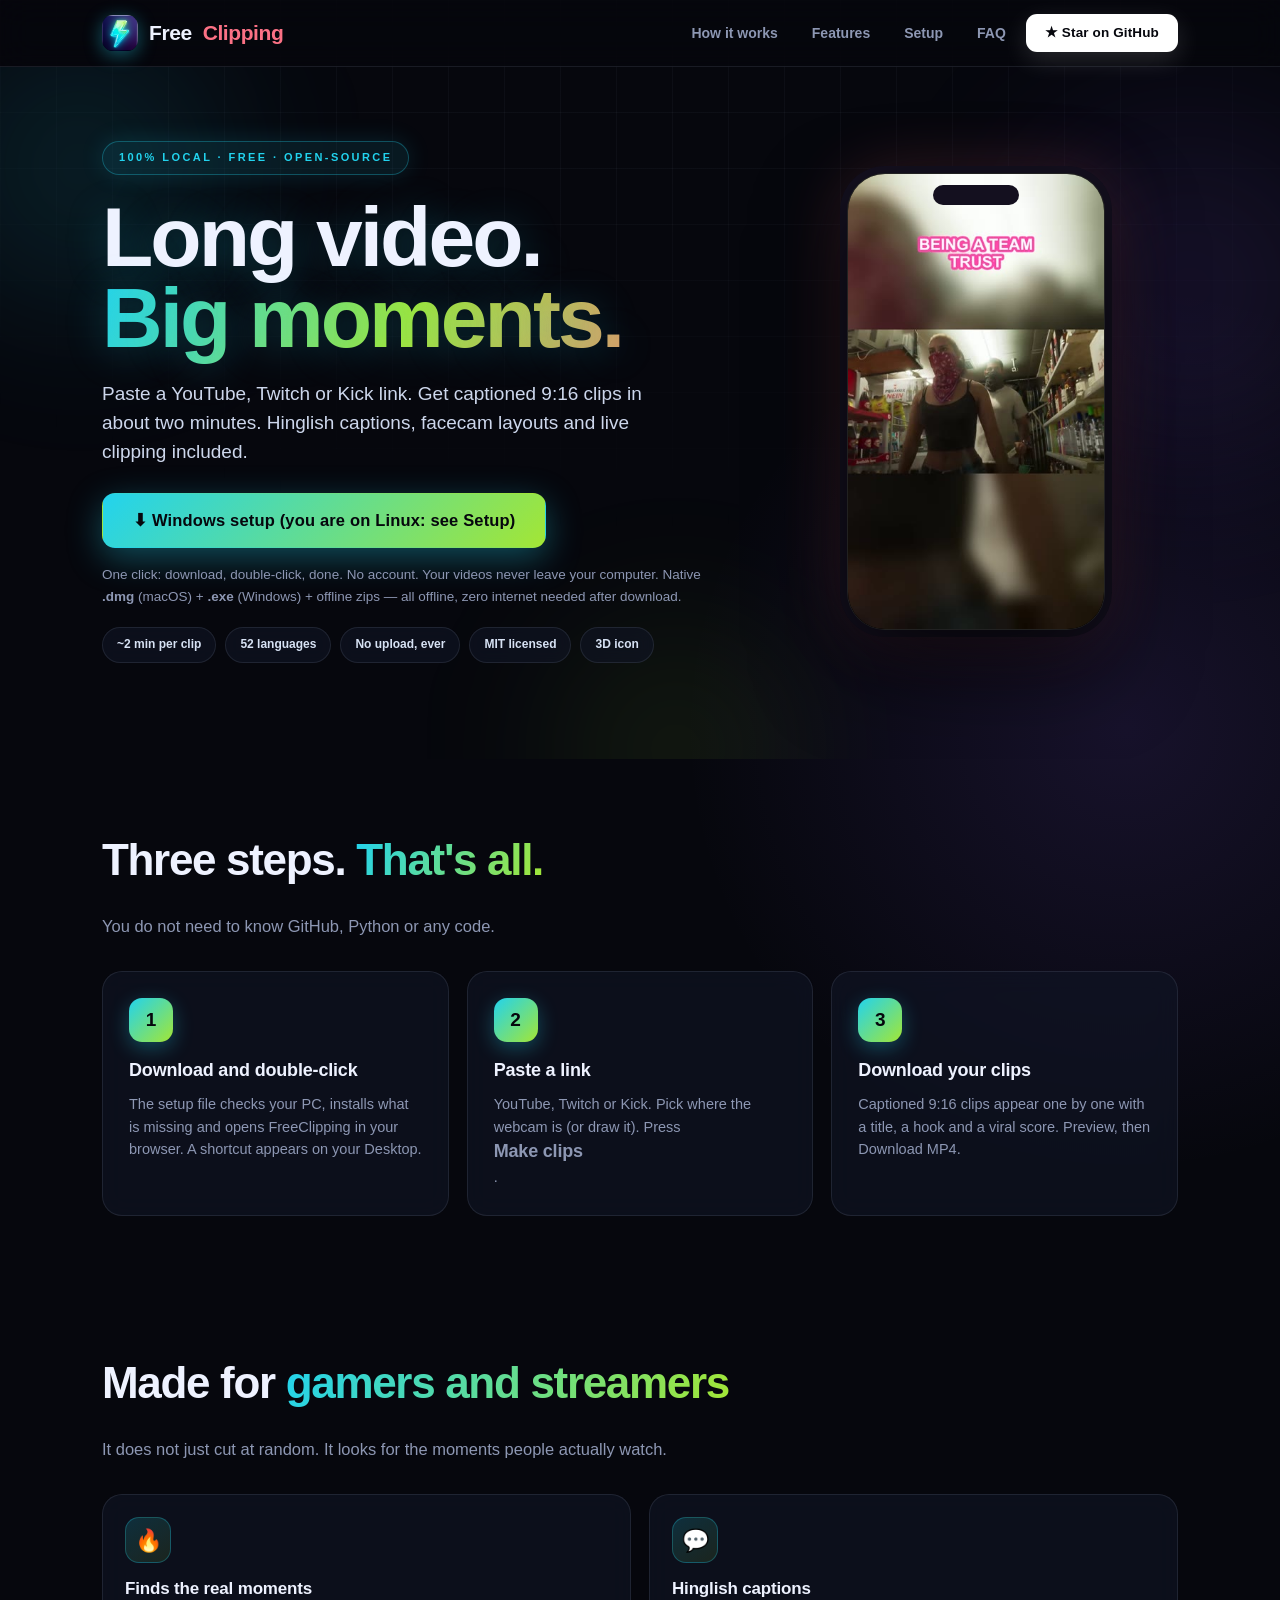
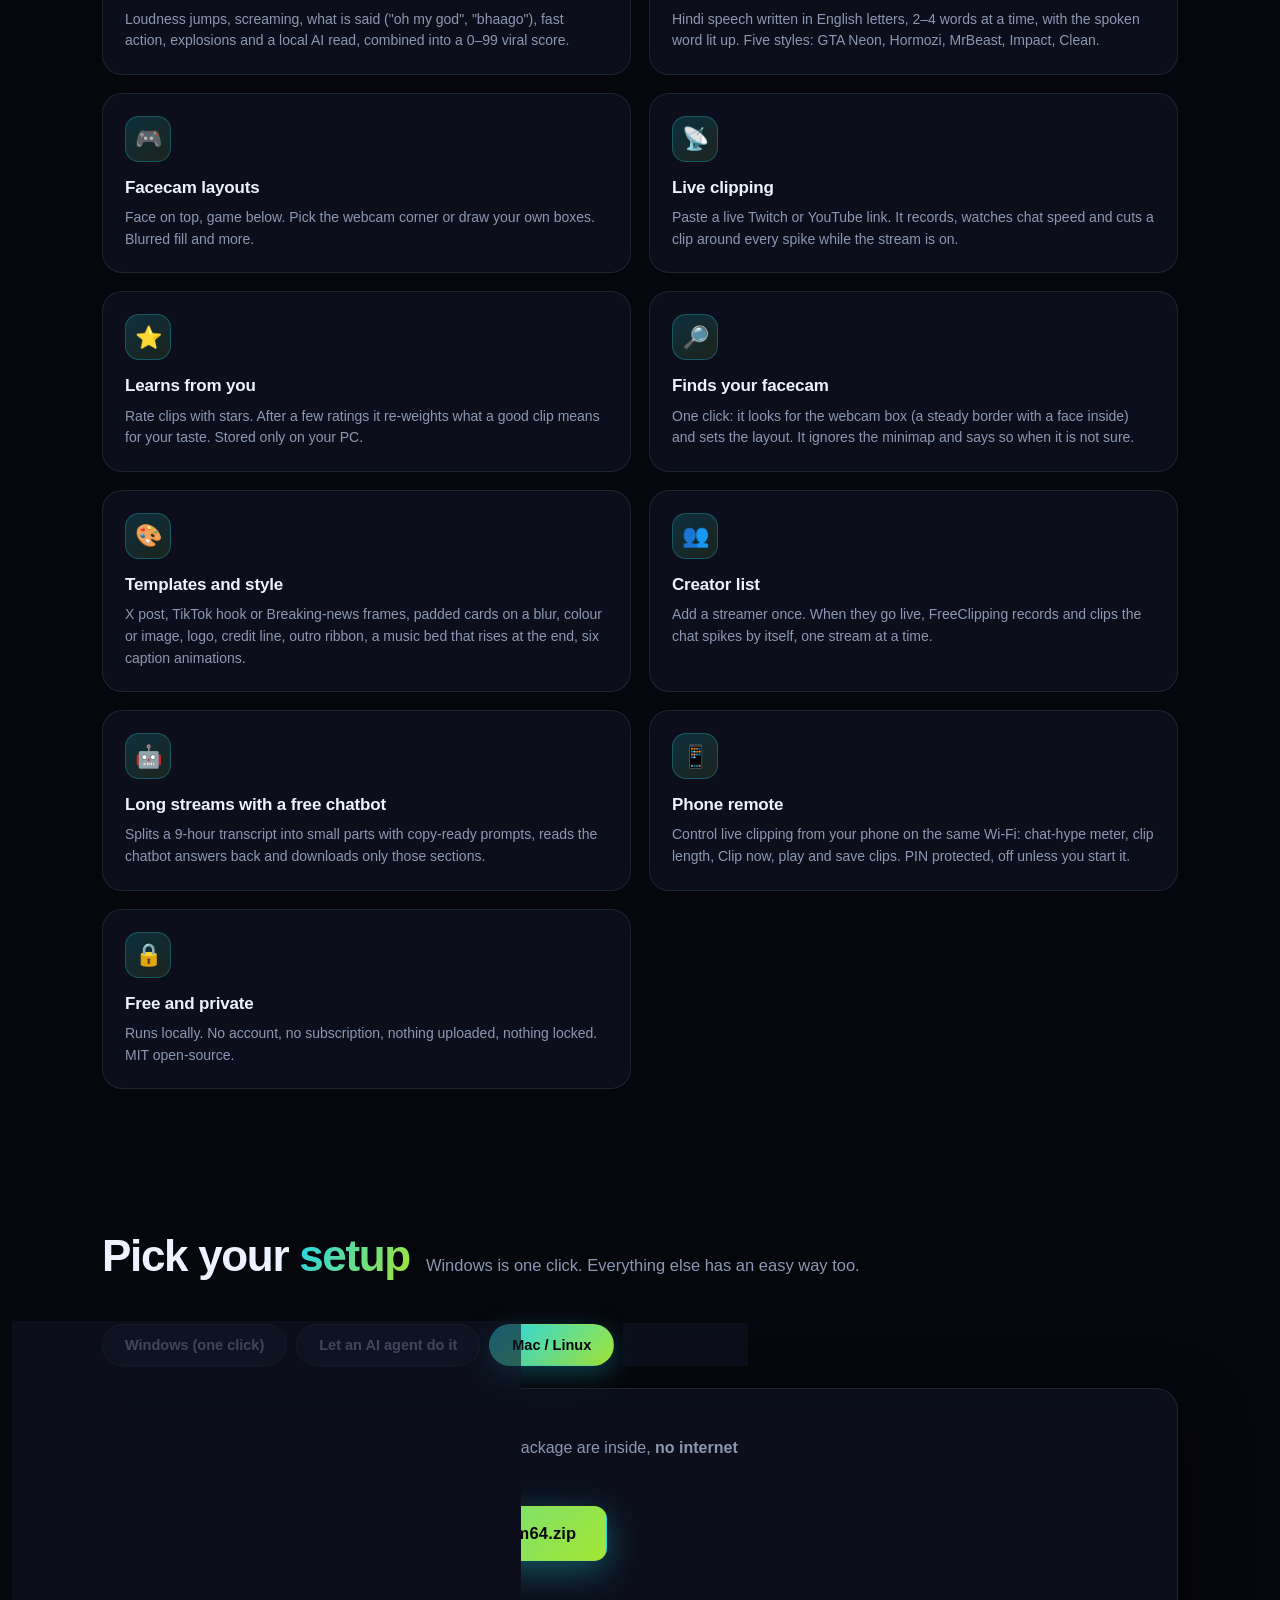
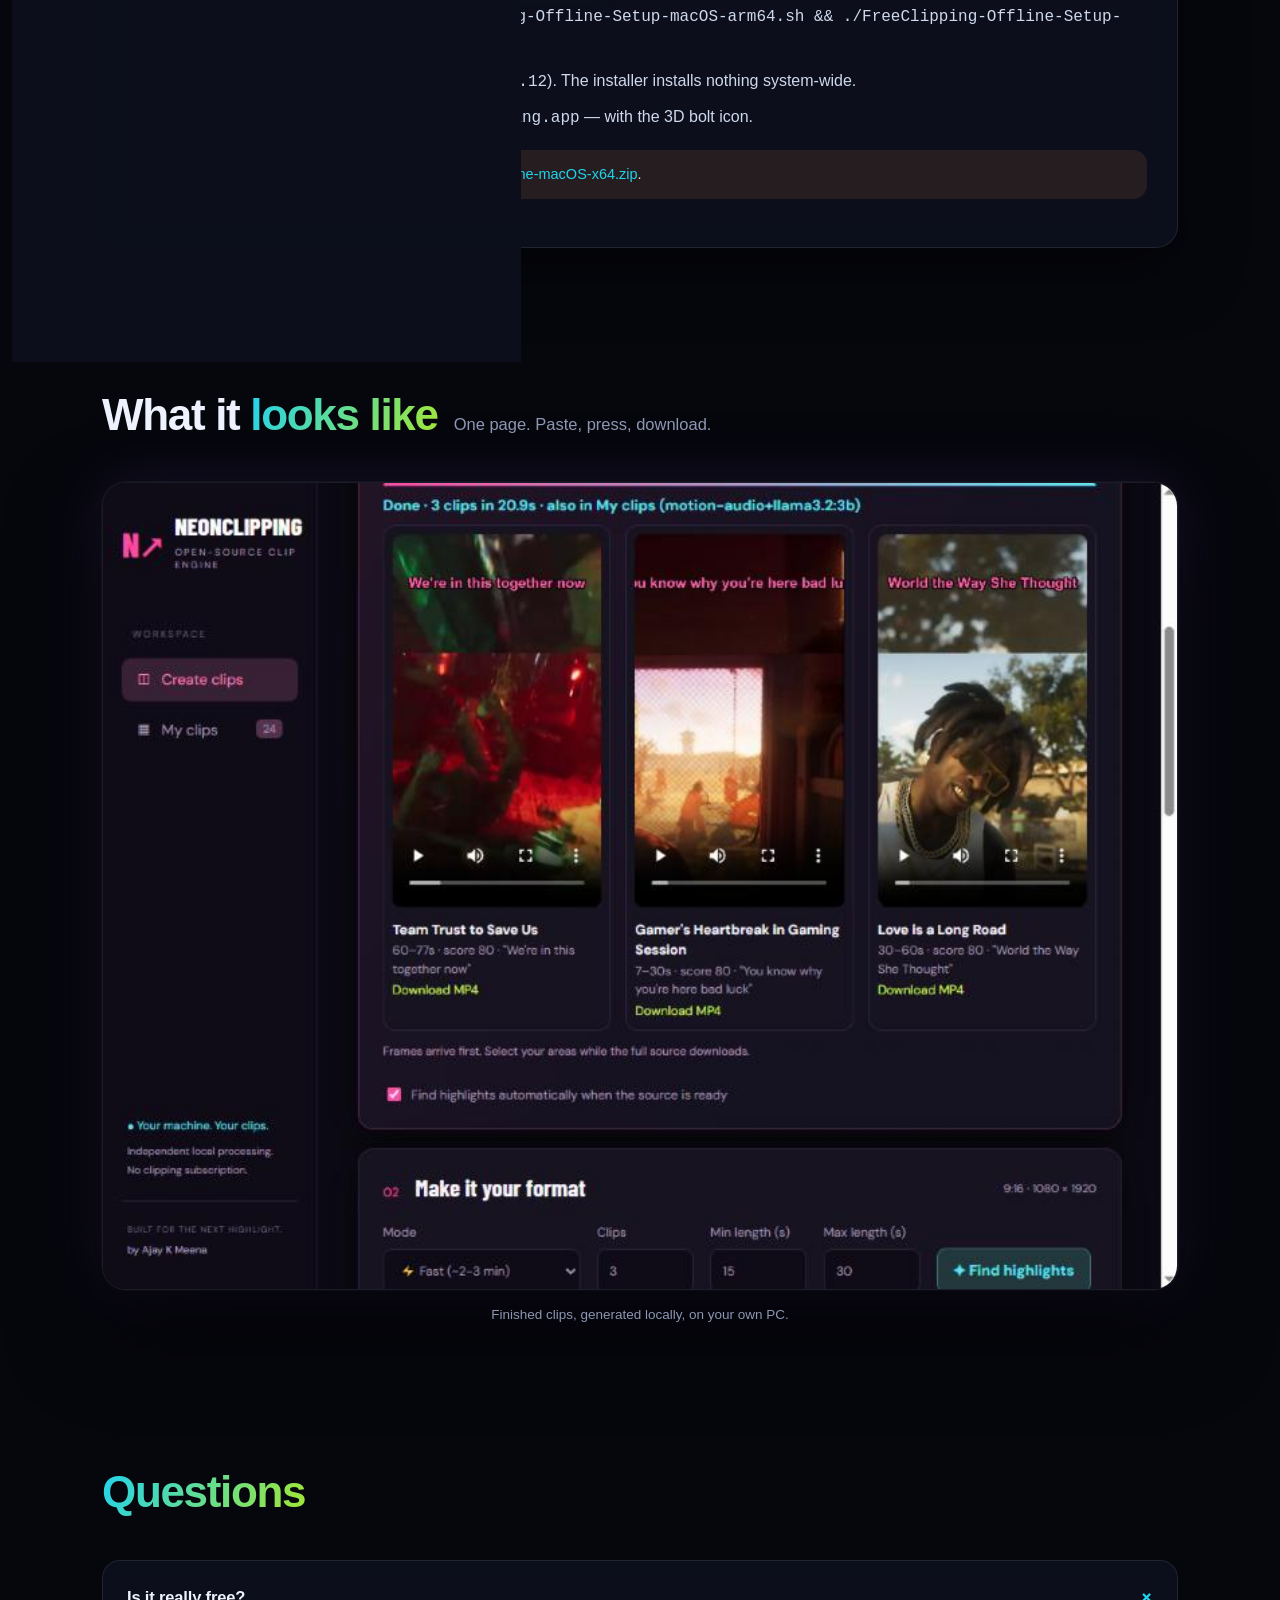
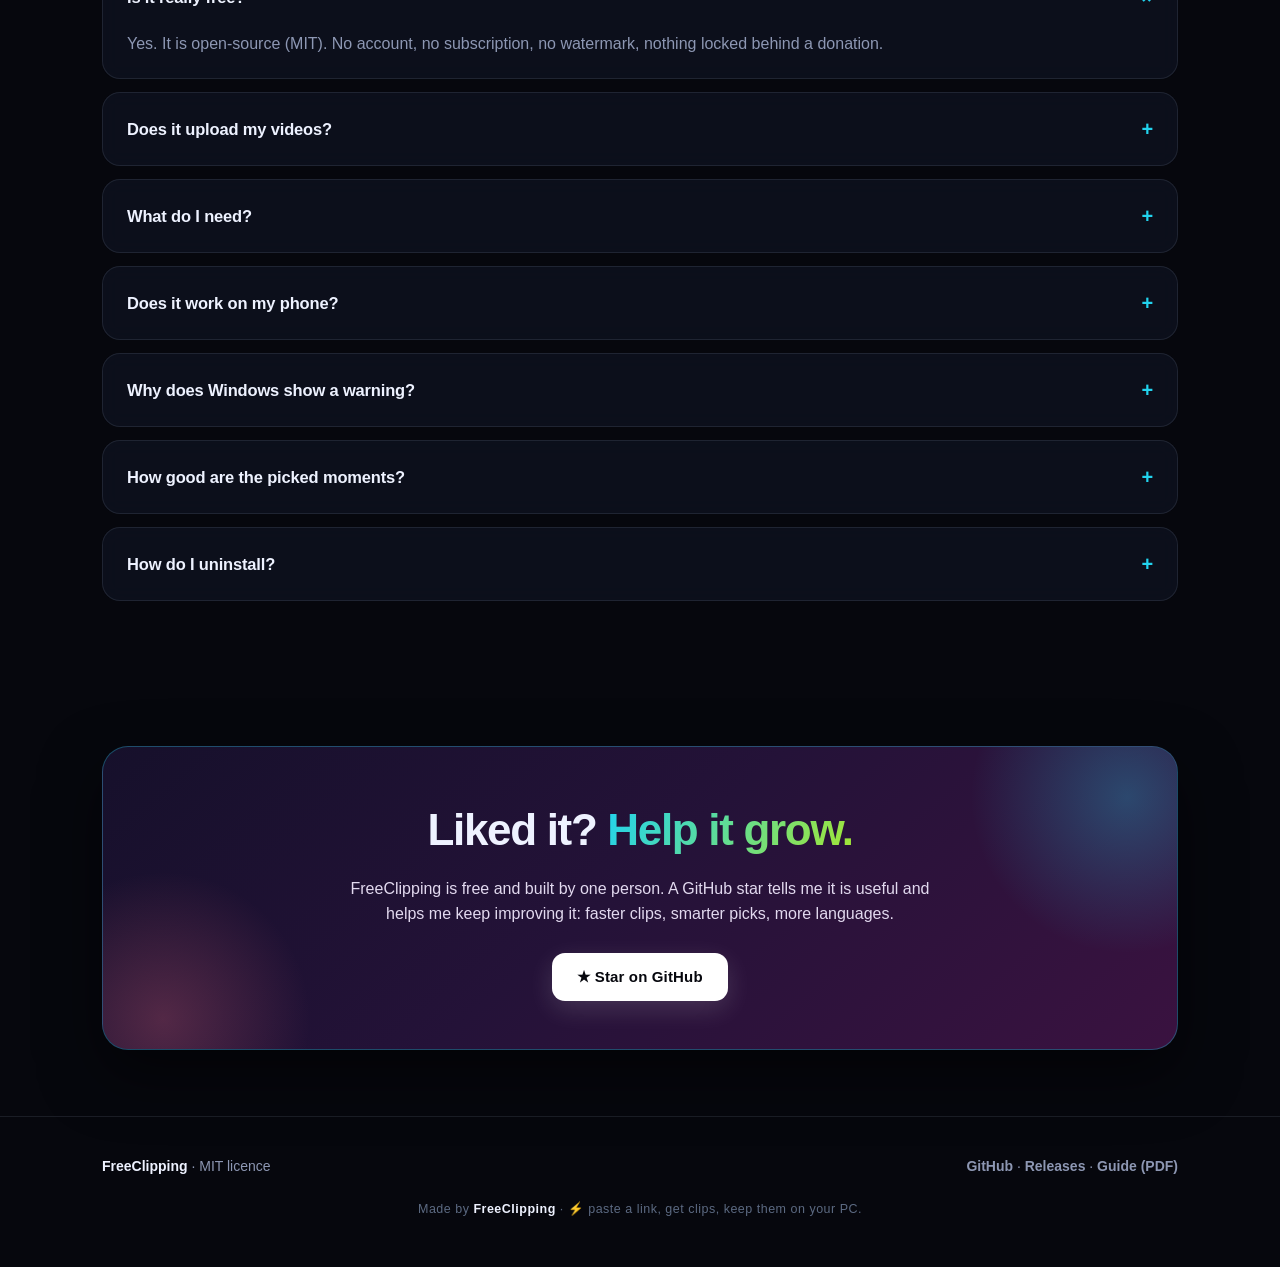
==== commit ac923399: "Website fix: landing page at root + app SPA moved to app/index.html - ROOT index.html = the self-con" ====
--- a/index.html
+++ b/index.html
@@ -1,58 +1,373 @@
-<!doctype html><html lang="en"><head><meta charset="utf-8"><meta name="color-scheme" content="dark"><meta name="viewport" content="width=device-width,initial-scale=1"><title>FreeClipping · Free AI Video Clip Engine &amp; Shorts Maker</title><meta name="description" content="FreeClipping - The #1 Free, Open-Source AI Video Clip Engine. Automatically turn long YouTube, Twitch and Kick videos into viral 9:16 vertical clips with animated captions, facecam framing, and AI highlight detection. 100% Local &amp; Private."><meta name="keywords" content="freeclipping, free ai video clipper, free video clipper, ai video clipper, video highlight generator, vertical clips, youtube shorts maker, instagram reels maker, tiktok maker, reels maker, shorts generator, hinglish captions, auto captions, local ai video editor, twitch clipper, open-source video editor"><meta name="author" content="FreeClipping (analoggeek)"><meta property="og:title" content="FreeClipping · Free AI Video Clip Engine"><meta property="og:description" content="Turn long videos into viral vertical clips in 2 minutes. Free, local, private, and open-source."><meta property="og:url" content="https://github.com/Analoggeek/FreeClipping"><meta property="og:type" content="website"><link rel="stylesheet" href="/assets/style.css?v=20261121-freeclipping2"></head><body>
-<aside class="sidebar"><a class="brand" href="/"><span class="brand-icon">⚡</span> <div>FreeClipping<small>AI CLIP ENGINE · STUDIO v2.0</small></div></a><div class="nav-label">WORKSPACE</div><button class="nav active" data-view="editor">◫ &nbsp; Create clips</button><button class="nav" data-view="library">▦ &nbsp; My clips <span id="library-count">0</span></button><div class="side-note">● FreeClipping ENGINE<p>100% Private local processing.<br>No cloud storage limits.</p></div><div class="signature">FREECLIPPING STUDIO<small>Made by <a href="https://github.com/Analoggeek" target="_blank" rel="noopener" style="color:inherit">Analoggeek</a></small></div></aside>
-<main><header><div class="eyebrow">FreeClipping AI STUDIO</div><div class="top"><h1>Long video. <em>Viral moments.</em></h1><span class="social"><a class="gh" href="https://github.com/Analoggeek/FreeClipping" target="_blank" rel="noopener">★ Star on GitHub</a></span></div><p>Paste any YouTube, Twitch or Kick link. Get captioned 9:16 vertical clips with AI-scored hooks in minutes. Powered by FreeClipping.</p></header><section id="editor-view">
-<section class="panel import-panel"><div class="section-head"><h2><span class="step">01</span> Bring your video</h2><label class="upload">↑ Upload video<input id="file" type="file" accept="video/*" hidden></label></div><div class="url-row"><input id="url" type="url" placeholder="Paste a YouTube, Twitch or Kick replay link"><button class="primary" id="link">Get preview ↗</button><button class="primary make" id="make">⚡ Make clips</button></div><div class="make-row"><span class="muted">Make clips = one click: download → AI scores moments → captioned 9:16 clips. Uses your settings below.</span></div><div id="make-results" hidden><div class="progress-track"><div id="make-progress"></div></div><b id="make-status"></b><div id="make-grid" class="make-grid"></div></div><div class="import-note" id="link-status" role="status">Frames arrive first. Select your areas while the full source downloads.</div><div class="progress-track" hidden id="progress-wrap"><div id="progress"></div></div><div id="frames" class="frames"></div><label class="toggle" style="margin-top:12px"><input id="auto-analyze" type="checkbox" checked> Find highlights automatically when the source is ready</label></section><details class="panel" id="queue-panel"><summary><b>Processing queue</b> · save batches for later</summary><p class="muted">Queue video links, pause waiting work, or retry an interrupted job. Running work is kept safe.</p><label>Video links, one per line<textarea id="queue-urls" rows="3" placeholder="https://www.youtube.com/watch?v=..."></textarea></label><div class="controls"><label>Start after (optional)<input id="queue-time" type="datetime-local"></label><button class="secondary" id="queue-add">Add videos to queue</button><button id="queue-pause">Pause queue</button><button id="queue-refresh">Refresh queue</button></div><div id="queue-list"></div></details>
-<details class="panel" id="ai-panel"><summary><b>🤖 Long stream? Let a free chatbot pick the moments</b> <span class="pill">NEW</span></summary>
-<p class="muted">A chatbot given a 9-hour transcript only really reads the start. So: split the transcript into small parts, paste each part into any free chatbot (Gemini, ChatGPT, Claude…), paste its answers back here, and FreeClipping downloads only those sections and makes the clips. Needs a YouTube video with captions. Everything is local.</p>
-<div class="url-row"><input id="ai-url" type="text" placeholder="YouTube video link (a finished stream or video)"><button class="primary" id="ai-split">1 · Split into parts</button></div>
-<div class="controls"><label>Parts (blank = automatic)<input id="ai-parts" type="number" min="1" max="40" placeholder="auto"></label><label>Moments per part<input id="ai-per" type="number" min="1" max="10" value="3"></label></div>
-<div class="muted" id="ai-status"></div>
-<div id="ai-list"></div>
-<h3 style="margin-top:16px">2 · Paste the chatbot answers (all parts together is fine)</h3>
-<textarea id="ai-answers" rows="6" placeholder='[{"start":"00:12:30","end":"00:13:10","title":"Plane crash","hook":"bhai plane gir gaya"}] … or lines like 12:30-13:10 Plane crash'></textarea>
-<div class="controls"><button class="secondary" id="ai-read">Read the answers</button><button class="primary" id="ai-make" disabled>3 · Make clips from these moments</button></div>
-<div id="ai-moments"></div></details>
-<section class="panel creators-panel"><div class="section-head"><h2>👥 Creators <span class="pill">NEW</span></h2><span class="muted">add a streamer once, clips start by themselves when they go live</span></div><div class="url-row"><input id="creator-url" type="text" placeholder="Twitch name (kaicenat) or Twitch / YouTube channel link (youtube.com/@name)"><button class="primary" id="creator-add">+ Add creator</button></div><div class="import-note">FreeClipping checks every minute. When a creator on your list goes live, it records the stream and clips chat spikes with the layout, facecam boxes and caption style you selected. One stream at a time. Keep FreeClipping open; unattended recordings stop after 3 hours.</div><div id="creator-note" class="muted"></div><div id="creator-list"></div></section>
-<section class="panel live-panel"><div class="section-head"><h2>⚡ Live clipping <span class="pill">NEW</span></h2><span class="muted">clips while the stream is on</span></div><div class="url-row"><input id="live-url" type="text" placeholder="Twitch channel link or YouTube Live link"><button class="primary" id="live-start">● Start live clipping</button></div><div class="import-note">Records the stream, watches chat speed and cuts a clip around every chat spike (starting ~24 s before it). Uses your layout, facecam boxes, caption style and language from the steps below. Works only while the stream is live.</div><div id="live-box" hidden><div class="live-stats" id="live-stats"></div><div class="live-actions"><button class="secondary" id="live-now">✂ Clip the last 30 s now</button><button class="secondary" id="live-stop">■ Stop</button></div><div id="live-grid" class="make-grid"></div></div></section>
-<section class="panel"><div class="section-head"><h2><span class="step">02</span> Make it your format</h2><span class="muted">9:16 · 1080 × 1920</span></div><div class="controls"><label>Caption accuracy<select id="accurate"><option value="fast" selected>YouTube captions (default)</option><option value="best">Best Hindi: large-v3 (slow)</option></select></label><label>Mode<select id="mode"><option value="fast">⚡ Fast (~2-3 min)</option><option value="deep">🔬 Deep (slower, smarter)</option></select></label><label>Clips<input id="count" type="number" min="1" max="12" value="4"></label><label>Min length (s)<input id="minlen" type="number" min="5" max="120" value="30"></label><label>Max length (s)<input id="length" type="number" min="10" max="180" value="60"></label><button class="secondary" id="analyze">✦ Find highlights</button><span class="muted">Movement + audio activity.<br>Review each candidate.</span></div><div class="controls output-controls"><label>Output format<select id="aspect"><option value="vertical">9:16 · Shorts / Reels</option><option value="square">1:1 · Square</option><option value="portrait">4:5 · Feed</option><option value="threefour">3:4 · Portrait</option><option value="landscape">16:9 · YouTube</option></select></label><label>Resolution<select id="resolution"><option value="720">720</option><option value="1080" selected>1080</option><option value="2160">2160 · 4K</option></select></label><label title="How sharp the video downloaded from YouTube is. 1080p is the default; 4K is slower and uses much more disk.">Source quality<select id="srcq"><option value="1080" selected>1080p (default)</option><option value="2160">4K (slower)</option><option value="1440">1440p</option><option value="720">720p (fastest)</option></select></label><label>Frame rate<select id="fps"><option value="0">Keep original</option><option value="24">24 fps</option><option value="30">30 fps</option><option value="60">60 fps</option></select></label></div><div class="layout-grid" id="layouts"><button class="choice active" data-layout="stack"><span class="mini stack-mini"><i></i><i></i></span><b>Face + gameplay</b><small>Choose both areas</small></button><button class="choice" data-layout="blur"><span class="mini blur-mini"><i></i></span><b>Blurred fill</b><small>Keep the wider frame</small></button><button class="choice" data-layout="fill"><span class="mini fill-mini"><i></i></span><b>Fill screen</b><small>Bold centre crop</small></button><button class="choice" data-layout="game"><span class="mini game-mini"><i></i></span><b>Gameplay only</b><small>Use your selected area</small></button></div><div class="preset-row"><b>Facecam position</b><button class="chip" data-preset="tl">↖ Top-left</button><button class="chip" data-preset="tr">↗ Top-right</button><button class="chip" data-preset="bl">↙ Bottom-left</button><button class="chip" data-preset="br">↘ Bottom-right</button><button class="chip" data-preset="bc">⬇ Bottom-centre</button><button class="chip" data-preset="none">No facecam</button><span class="muted" id="preset-note">Pick one, or draw the boxes yourself in step 03.</span></div></section>
-<section class="panel"><div class="section-head"><h2><span class="step">03</span> Frame your moment</h2><span class="pill" id="source-mode">NO SOURCE YET</span></div><div class="candidate-row"><select id="recent"><option>No highlights yet</option></select><button id="import">Open highlight</button></div><div class="workspace"><div class="source-side"><div class="toolbar"><button id="cam" class="active">▣ Facecam area</button><button id="game">▣ Gameplay area</button><button id="save">Save layout</button><button id="load">Load layout</button></div><div class="canvas-wrap"><canvas id="source" width="960" height="540"></canvas><div id="empty-source">Your preview frames appear here.<small>Draw the facecam and gameplay boxes directly on a frame.</small></div></div><video id="video" controls preload="metadata"></video><div class="range-row"><label>Start / sec<input id="start" type="number" value="0" min="0" step=".1"></label><label>End / sec<input id="end" type="number" value="30" min="0" step=".1"></label><label id="height-control">Face size <span id="height-value">32%</span><input id="top" type="range" min="20" max="50" value="32"></label></div></div><aside class="preview-side"><div class="eyebrow">YOUR VERTICAL CUT</div><canvas id="preview" width="540" height="960"></canvas><small>Layout + caption style preview</small><label class="toggle"><input id="safe-zones" type="checkbox"> Show platform safe zones</label></aside></div></section>
-<section class="panel"><div class="section-head"><h2><span class="step">04</span> Give it a voice</h2><label class="toggle"><input id="captions" type="checkbox" checked> Burn in subtitles</label></div><div class="caption-styles"><button class="caption-choice active gta" data-style="gta"><span>THIS IS <strong>WILD</strong></span><b>GTA Neon</b><small>Cyan / electric sky / highlight</small></button><button class="caption-choice bold" data-style="bold"><span>THIS IS <strong>WILD</strong></span><b>Impact</b><small>Bold active-word highlight</small></button><button class="caption-choice hormozi" data-style="hormozi"><span>THIS IS <strong style="color:#00ffff">WILD</strong></span><b>Hormozi</b><small>White + cyan pop, thick outline</small></button><button class="caption-choice mrbeast" data-style="mrbeast"><span style="color:#ffff00">THIS IS <strong style="color:#ff6600">WILD</strong></span><b>MrBeast</b><small>Yellow + orange, huge outline</small></button><button class="caption-choice clean" data-style="clean"><span>This is wild.</span><b>Clean</b><small>Quiet, readable subtitles</small></button></div><div class="controls"><label>Spoken language<select id="language"><option value="">Auto (Hindi → Hinglish)</option><option value="hinglish">Hinglish (Hindi in English letters)</option><option value="hi">हिंदी (Devanagari)</option><option value="en">English</option><optgroup label="More languages (captions use your installed fonts)"><option value="ur">Urdu · اردو</option><option value="bn">Bengali · বাংলা</option><option value="ta">Tamil · தமிழ்</option><option value="te">Telugu · తెలుగు</option><option value="mr">Marathi · मराठी</option><option value="gu">Gujarati · ગુજરાતી</option><option value="kn">Kannada · ಕನ್ನಡ</option><option value="ml">Malayalam · മലയാളം</option><option value="pa">Punjabi · ਪੰਜਾਬੀ</option><option value="ne">Nepali · नेपाली</option><option value="si">Sinhala · සිංහල</option><option value="ar">Arabic · العربية</option><option value="fa">Persian · فارسی</option><option value="he">Hebrew · עברית</option><option value="tr">Turkish · Türkçe</option><option value="ru">Russian · Русский</option><option value="uk">Ukrainian · Українська</option><option value="pl">Polish · Polski</option><option value="cs">Czech · Čeština</option><option value="sk">Slovak · Slovenčina</option><option value="hu">Hungarian · Magyar</option><option value="ro">Romanian · Română</option><option value="bg">Bulgarian · Български</option><option value="sr">Serbian · Српски</option><option value="hr">Croatian · Hrvatski</option><option value="el">Greek · Ελληνικά</option><option value="de">German · Deutsch</option><option value="fr">French · Français</option><option value="es">Spanish · Español</option><option value="pt">Portuguese · Português</option><option value="it">Italian · Italiano</option><option value="nl">Dutch · Nederlands</option><option value="ca">Catalan · Català</option><option value="sv">Swedish · Svenska</option><option value="da">Danish · Dansk</option><option value="no">Norwegian · Norsk</option><option value="fi">Finnish · Suomi</option><option value="is">Icelandic · Íslenska</option><option value="id">Indonesian · Bahasa Indonesia</option><option value="ms">Malay · Bahasa Melayu</option><option value="tl">Filipino · Tagalog</option><option value="vi">Vietnamese · Tiếng Việt</option><option value="th">Thai · ไทย</option><option value="zh">Chinese · 中文</option><option value="ja">Japanese · 日本語</option><option value="ko">Korean · 한국어</option><option value="sw">Swahili · Kiswahili</option><option value="af">Afrikaans · Afrikaans</option><option value="am">Amharic · አማርኛ</option><option value="az">Azerbaijani · Azərbaycan</option></optgroup></select></label><label>Caption height<input id="caption-y" type="range" min="500" max="1750" value="1450"></label><button id="transcribe" class="secondary">Generate subtitles</button></div><p class="muted">Transcribes your selected time range locally. First use downloads a speech model. Check names and Hindi / English words before posting.</p><label class="toggle"><input id="timing-editor" type="checkbox"> Edit word timings</label><div class="controls"><label>Shift captions (seconds)<input id="caption-shift" type="number" step="0.1" value="0.5"></label><button id="shift-captions">Shift all words</button></div><div id="words" class="word-editor"></div><div class="copy-grid"><label>Opening hook / optional<input id="hook" placeholder="Add your own opening line" maxlength="65"></label><label>Clip title<input id="clip-title" placeholder="Give this clip a name"></label></div><label>Post caption<textarea id="post-caption" rows="2" placeholder="Generate subtitles to draft a caption, then edit it in your voice."></textarea></label></section>
-<section class="panel" id="style-panel"><div class="section-head"><h2><span class="step">05</span> Style &amp; extras</h2><span class="pill">NEW</span></div>
-<p class="muted">Optional. Wrap the clip in a post card, add a padded card on a background, a logo, a credit line, an outro ribbon and a music bed. These apply to Make clips, single exports and “Edit saved clips”.</p>
-<div class="controls">
-<label>Template<select id="st-template"><option value="none">None (use the layout above)</option><option value="x_light">X post · light</option><option value="x_dark">X post · dark</option><option value="tiktok_hook">TikTok hook</option><option value="breaking_news">Breaking news</option></select></label>
-<label>Name on the card<input id="st-tpl-name" type="text" maxlength="28" placeholder="Your Name"></label>
-<label>@handle<input id="st-tpl-handle" type="text" maxlength="28" placeholder="yourhandle"></label>
+<!doctype html>
+<html lang="en">
+<head>
+<meta charset="utf-8">
+<meta name="viewport" content="width=device-width, initial-scale=1, viewport-fit=cover">
+<meta name="theme-color" content="#06070d">
+<link rel="apple-touch-icon" href="docs/icon.png">
+<title>FreeClipping · Free AI clip maker for gamers and streamers</title>
+<meta name="description" content="Paste a YouTube, Twitch or Kick link and get captioned 9:16 clips in about two minutes. Free, open-source, runs on your own PC. Hinglish captions, facecam layouts, live clipping.">
+<meta property="og:title" content="FreeClipping: paste a link, get captioned 9:16 clips">
+<meta property="og:description" content="Free and open-source. One-click setup for Windows. Hinglish captions, facecam layouts, live clipping, learns from your star ratings.">
+<meta property="og:type" content="website">
+<link rel="icon" type="image/png" href="docs/icon.png">
+<style>
+@import url('https://fonts.googleapis.com/css2?family=Outfit:wght@400;500;600;700;800;900&family=Plus+Jakarta+Sans:wght@400;500;600;700;800&family=JetBrains+Mono:wght@400;500;700&display=swap');
+:root{
+  --bg:#06070d; --bg-soft:#0a0e1a; --panel:rgba(17,22,38,.62); --panel-solid:#101828;
+  --line:rgba(148,163,184,.14); --line-strong:rgba(148,163,184,.26);
+  --cyan:#22d3ee; --azure:#38bdf8; --lime:#a3e635; --pink:#fb7185; --orange:#fb923c; --violet:#8b5cf6;
+  --white:#eef2ff; --muted:#8d97b3; --dim:#5c6a82;
+  --grad:linear-gradient(135deg,#22d3ee 0%,#a3e635 100%);
+  --grad-warm:linear-gradient(135deg,#fb7185 0%,#f59e0b 100%);
+  --grad-violet:linear-gradient(135deg,#8b5cf6 0%,#22d3ee 100%);
+  --shadow:0 24px 60px rgba(0,0,0,.5);
+}
+*{box-sizing:border-box}html{scroll-behavior:smooth}
+body{margin:0;background:
+  radial-gradient(60vw 52vw at 12% -8%,rgba(56,189,248,.14) 0%,transparent 62%),
+  radial-gradient(54vw 54vw at 88% 12%,rgba(139,92,246,.13) 0%,transparent 64%),
+  radial-gradient(70vw 60vw at 50% 122%,rgba(34,211,238,.1) 0%,transparent 64%),
+  var(--bg);
+  color:var(--white);font:16px/1.6 'Plus Jakarta Sans',-apple-system,'Segoe UI',Roboto,sans-serif;
+  -webkit-font-smoothing:antialiased;overflow-x:hidden}
+body::before{content:'';position:fixed;inset:0;pointer-events:none;z-index:0;
+  background-image:linear-gradient(rgba(148,163,184,.05) 1px,transparent 1px),linear-gradient(90deg,rgba(148,163,184,.05) 1px,transparent 1px);
+  background-size:56px 56px;mask-image:radial-gradient(80% 60% at 50% 0%,#000 30%,transparent 100%);
+  -webkit-mask-image:radial-gradient(80% 60% at 50% 0%,#000 30%,transparent 100%)}
+a{color:var(--cyan);text-decoration:none;transition:color .15s}a:hover{color:#7ce8ff}
+.wrap{max-width:1120px;margin:0 auto;padding:0 22px;position:relative;z-index:1}
+::selection{background:rgba(34,211,238,.32);color:#fff}
+:focus-visible{outline:2px solid rgba(34,211,238,.7);outline-offset:3px;border-radius:6px}
+.js .reveal{opacity:0;transform:translateY(26px);transition:opacity .6s ease,transform .6s cubic-bezier(.16,1,.3,1)}
+.js .reveal.in{opacity:1;transform:none}
+.js details summary{cursor:pointer}
+
+/* NAV */
+nav{position:sticky;top:0;z-index:50;background:rgba(6,7,13,.68);backdrop-filter:blur(16px);-webkit-backdrop-filter:blur(16px);border-bottom:1px solid var(--line)}
+nav .wrap{display:flex;align-items:center;gap:18px;height:66px}
+.logo{display:flex;align-items:center;gap:11px;text-decoration:none;color:var(--white);font-family:'Outfit',sans-serif;font-weight:900;font-size:21px;letter-spacing:-.02em}
+.logo .mark{width:36px;height:36px;border-radius:11px;background:var(--grad);color:#06070d;display:flex;align-items:center;justify-content:center;font-size:19px;font-weight:900;box-shadow:0 4px 18px rgba(34,211,238,.4)}
+.logo .mark-img{width:36px;height:36px;border-radius:11px;object-fit:cover;box-shadow:0 4px 18px rgba(34,211,238,.4)}
+.logo b{color:var(--pink);font-weight:900}
+nav .links{margin-left:auto;display:flex;gap:6px;align-items:center}
+nav .links a{color:var(--muted);text-decoration:none;font-size:14px;font-weight:600;padding:9px 14px;border-radius:11px;transition:all .18s}
+nav .links a:hover{color:var(--white);background:rgba(148,163,184,.1)}
+.btn{display:inline-flex;align-items:center;justify-content:center;gap:9px;border-radius:13px;padding:13px 24px;font-weight:800;text-decoration:none;border:1px solid transparent;cursor:pointer;font-size:15px;font-family:inherit;letter-spacing:.01em;transition:transform .2s cubic-bezier(.16,1,.3,1),box-shadow .2s,filter .2s;line-height:1.3}
+.btn.main{background:var(--grad);color:#06070d;font-size:16.5px;padding:16px 30px;box-shadow:0 10px 34px rgba(34,211,238,.34)}
+.btn.main:hover{transform:translateY(-2px);filter:brightness(1.1);box-shadow:0 16px 40px rgba(163,230,53,.38)}
+.btn.pink{background:var(--grad-warm);color:#1a0b16;box-shadow:0 8px 28px rgba(251,113,133,.3)}
+.btn.pink:hover{transform:translateY(-2px);filter:brightness(1.06)}
+.btn.ghost{background:rgba(21,29,48,.62);border-color:var(--line-strong);color:var(--white)}
+.btn.ghost:hover{transform:translateY(-2px);border-color:rgba(34,211,238,.5);box-shadow:0 8px 26px rgba(34,211,238,.16)}
+.btn.white{background:#fff;color:#06070d;box-shadow:0 8px 26px rgba(255,255,255,.14)}
+.btn.white:hover{transform:translateY(-2px);box-shadow:0 12px 32px rgba(255,255,255,.2)}
+nav .btn.small{padding:9px 18px;font-size:13.5px;border-radius:11px}
+.menu-btn{touch-action:manipulation;display:none;border:1px solid var(--line-strong);background:var(--panel);color:var(--white);border-radius:12px;padding:9px 13px;font-size:20px;line-height:1;cursor:pointer;align-items:center;justify-content:center;transition:border-color .2s}
+.menu-btn:hover{border-color:rgba(34,211,238,.5)}
+.mobile-menu{display:none;flex-direction:column;gap:4px;padding:10px 22px 18px;background:rgba(6,7,13,.96);backdrop-filter:blur(18px);-webkit-backdrop-filter:blur(18px);border-bottom:1px solid var(--line)}
+.mobile-menu.open{display:flex}
+.mobile-menu a{color:var(--white);text-decoration:none;font-weight:700;font-size:16px;padding:12px 10px;border-radius:12px}
+.mobile-menu a:hover{background:rgba(148,163,184,.1);color:var(--cyan)}
+
+/* HERO */
+.hero{position:relative;overflow:hidden;padding:74px 0 96px}
+.hero .blob{position:absolute;border-radius:50%;filter:blur(80px);opacity:.55;pointer-events:none;animation:drift 14s ease-in-out infinite alternate}
+.hero .b1{width:440px;height:440px;left:-140px;top:-120px;background:radial-gradient(circle,#22d3ee55,transparent 65%)}
+.hero .b2{width:520px;height:520px;right:-170px;top:-40px;background:radial-gradient(circle,#8b5cf655,transparent 65%);animation-delay:-5s}
+.hero .b3{width:380px;height:380px;left:38%;bottom:-180px;background:radial-gradient(circle,#a3e63544,transparent 65%);animation-delay:-9s}
+@keyframes drift{from{transform:translate(0,0) scale(1)}to{transform:translate(60px,40px) scale(1.12)}}
+.hero .wrap{display:grid;grid-template-columns:1.22fr .78fr;gap:42px;align-items:center;position:relative;z-index:1}
+.kicker{display:inline-flex;align-items:center;gap:9px;font-size:11px;font-weight:800;letter-spacing:.22em;text-transform:uppercase;color:var(--cyan);background:rgba(34,211,238,.09);border:1px solid rgba(34,211,238,.3);border-radius:99px;padding:7px 16px;box-shadow:0 0 24px rgba(34,211,238,.14)}
+h1{font-family:'Outfit',sans-serif;font-weight:900;font-size:clamp(46px,7.2vw,84px);line-height:.97;letter-spacing:-.035em;margin:22px 0 18px;text-shadow:0 4px 40px rgba(34,211,238,.25)}
+h1 em{font-style:normal;background:linear-gradient(115deg,#22d3ee 0%,#a3e635 58%,#fb7185 125%);-webkit-background-clip:text;background-clip:text;color:transparent}
+.sub{font-size:19px;max-width:560px;color:#cdd7ec;line-height:1.55}
+.cta{display:flex;flex-wrap:wrap;gap:14px;margin:26px 0 16px}
+.fine{font-size:13.5px;color:var(--muted)}
+.chip-row{display:flex;flex-wrap:wrap;gap:9px;margin-top:20px}
+.chip-row span{font-size:12px;font-weight:700;color:#d7e2f4;background:var(--panel);border:1px solid var(--line);border-radius:99px;padding:7px 14px;backdrop-filter:blur(8px)}
+.phone{justify-self:center;width:min(258px,78%);border-radius:38px;border:1px solid rgba(255,255,255,.13);background:#000;box-shadow:0 36px 90px rgba(0,0,0,.68),0 0 0 7px #14101f,0 0 70px rgba(251,113,133,.22);overflow:hidden;position:relative}
+.phone::before{content:'';position:absolute;top:11px;left:50%;transform:translateX(-50%);width:86px;height:20px;border-radius:99px;background:#14101f;z-index:2}
+.phone video{display:block;width:100%;aspect-ratio:9/16;background:#000}
+.os-note{display:none;position:relative;margin-top:26px}
+
+/* SECTIONS */
+section{padding:66px 0}
+.sec-head{display:flex;align-items:baseline;gap:16px;flex-wrap:wrap;margin-bottom:32px}
+h2{font-family:'Outfit',sans-serif;font-size:clamp(30px,4.4vw,44px);font-weight:900;letter-spacing:-.03em;margin:0}
+h2 em{font-style:normal;background:linear-gradient(115deg,#22d3ee,#a3e635);-webkit-background-clip:text;background-clip:text;color:transparent}
+.lead{color:var(--muted);max-width:680px;margin:6px 0 0;font-size:16.5px}
+.grid-3{display:grid;grid-template-columns:repeat(3,1fr);gap:18px}
+.grid-2{display:grid;grid-template-columns:repeat(2,1fr);gap:18px}
+.stepcard{background:var(--panel);border:1px solid var(--line);border-radius:20px;padding:26px;backdrop-filter:blur(12px);-webkit-backdrop-filter:blur(12px);transition:all .25s cubic-bezier(.16,1,.3,1)}
+.stepcard:hover{transform:translateY(-4px);border-color:var(--line-strong);box-shadow:var(--shadow)}
+.stepcard .n{width:44px;height:44px;border-radius:13px;background:var(--grad);color:#06070d;font-family:'Outfit',sans-serif;font-weight:900;font-size:19px;display:flex;align-items:center;justify-content:center;margin-bottom:14px;box-shadow:0 6px 20px rgba(34,211,238,.3)}
+.stepcard b{font-size:18px;display:block;letter-spacing:-.01em;font-family:'Outfit',sans-serif}
+.stepcard p{color:var(--muted);margin:8px 0 0;font-size:14.5px;line-height:1.55}
+.tile{background:var(--panel);border:1px solid var(--line);border-radius:20px;padding:22px;backdrop-filter:blur(12px);-webkit-backdrop-filter:blur(12px);transition:all .25s cubic-bezier(.16,1,.3,1)}
+.tile:hover{transform:translateY(-4px);border-color:rgba(34,211,238,.38);box-shadow:0 18px 44px rgba(0,0,0,.5),0 0 30px rgba(34,211,238,.1)}
+.tile .ic{width:46px;height:46px;border-radius:14px;display:flex;align-items:center;justify-content:center;font-size:22px;margin-bottom:12px;background:linear-gradient(145deg,rgba(34,211,238,.16),rgba(163,230,53,.1));border:1px solid rgba(34,211,238,.28)}
+.tile b{display:block;font-family:'Outfit',sans-serif;font-size:17px;letter-spacing:-.01em;margin:4px 0 6px}
+.tile p{margin:0;color:var(--muted);font-size:14px;line-height:1.55}
+.muted{color:var(--muted)}
+
+/* SETUP TABS */
+.tabs{display:flex;flex-wrap:wrap;gap:9px;margin:6px 0 22px}
+.tab{background:var(--panel);border:1px solid var(--line);color:var(--muted);padding:12px 22px;border-radius:99px;cursor:pointer;font-weight:700;font-family:inherit;font-size:14.5px;backdrop-filter:blur(10px);transition:all .2s}
+.tab:hover{color:var(--white);border-color:var(--line-strong)}
+.tab.on{background:var(--grad);border-color:transparent;color:#06070d;font-weight:800;box-shadow:0 8px 26px rgba(34,211,238,.28)}
+.pane{display:none;background:var(--panel);border:1px solid var(--line);border-radius:22px;padding:30px;backdrop-filter:blur(14px);-webkit-backdrop-filter:blur(14px);box-shadow:var(--shadow)}
+.pane.on{display:block;animation:pop .32s cubic-bezier(.16,1,.3,1)}
+@keyframes pop{from{opacity:0;transform:translateY(10px)}to{opacity:1;transform:none}}
+.pane ol{padding-left:20px;margin:18px 0 4px;color:#cfd8ec}
+.pane li{margin:9px 0}
+.pane .btn{margin:4px auto 24px}
+.pane p.lead2{color:var(--muted);max-width:660px}
+code,pre{font-family:'JetBrains Mono',Consolas,monospace}
+pre{background:#04060c;border:1px solid var(--line);border-radius:13px;padding:15px 17px;overflow:auto;font-size:13.5px;margin:12px 0;white-space:pre-wrap;word-break:break-all;color:#d9f1ff}
+.copy{display:flex;gap:11px;align-items:stretch;flex-wrap:wrap}
+.copy pre{flex:1;margin:0;min-width:240px}
+.note{border-left:4px solid var(--orange);background:rgba(251,146,60,.1);padding:13px 18px;border-radius:0 14px 14px 0;color:#ffd9b8;font-size:14.5px;margin:18px 0}
+#copy-prompt-msg{color:var(--lime);font-weight:700;margin-left:12px}
+
+/* SHOT */
+.shot{display:block;width:100%;border-radius:24px;border:1px solid var(--line);box-shadow:0 40px 90px rgba(0,0,0,.6),0 0 0 1px rgba(255,255,255,.04),0 0 60px rgba(139,92,246,.14)}
+
+/* FAQ */
+.faq details{background:var(--panel);border:1px solid var(--line);border-radius:18px;padding:2px 24px;margin:13px 0;backdrop-filter:blur(10px);transition:border-color .2s}
+.faq details:hover{border-color:var(--line-strong)}
+.faq details summary{list-style:none;display:flex;justify-content:space-between;align-items:center;gap:16px;cursor:pointer;font-weight:700;font-size:16.5px;padding:18px 0;letter-spacing:-.01em}
+.faq details summary::-webkit-details-marker{display:none}
+.faq details summary .chev{color:var(--cyan);font-size:20px;transition:transform .25s;flex-shrink:0}
+.faq details[open] summary .chev{transform:rotate(45deg)}
+.faq details p{color:var(--muted);margin:0 0 20px;max-width:860px;line-height:1.6}
+
+/* SUPPORT */
+.support{border-radius:26px;padding:48px 32px;text-align:center;position:relative;overflow:hidden;border:1px solid rgba(34,211,238,.3);background:linear-gradient(140deg,#16102b 0%,#241238 48%,#3a1240 100%);box-shadow:var(--shadow)}
+.support::before{content:'';position:absolute;right:-120px;top:-120px;width:340px;height:340px;border-radius:50%;background:radial-gradient(circle,rgba(34,211,238,.28),transparent 65%);pointer-events:none}
+.support::after{content:'';position:absolute;left:-100px;bottom:-130px;width:320px;height:320px;border-radius:50%;background:radial-gradient(circle,rgba(251,113,133,.24),transparent 65%);pointer-events:none}
+.support h2{margin-bottom:10px;position:relative;z-index:1}
+.support p{max-width:600px;margin:0 auto 26px;color:#e2d9ef;position:relative;z-index:1}
+.support .btn{position:relative;z-index:1}
+
+/* FOOTER */
+footer{border-top:1px solid var(--line);padding:38px 0 44px;color:var(--muted);font-size:14px;position:relative;z-index:1}
+footer .wrap{display:flex;gap:22px;justify-content:space-between;flex-wrap:wrap;align-items:center}
+footer b{color:var(--white)}
+footer a{color:var(--muted);font-weight:600}
+footer a:hover{color:var(--white)}
+.copy-note{text-align:center;margin-top:22px;color:var(--dim);font-size:12.5px;letter-spacing:.04em}
+
+@media(max-width:860px){
+  .hero .wrap{grid-template-columns:1fr;padding-top:54px;text-align:center}
+  .hero .cta,.hero .chip-row{justify-content:center}
+  .sub{margin:0 auto}
+  .phone{width:min(230px,86%)}
+  .grid-3,.grid-2{grid-template-columns:1fr}
+  nav .links a:not(.btn){display:none}
+  .menu-btn{display:inline-flex}
+  .links .btn{padding:8px 12px;font-size:12.5px}
+  section{padding:48px 0}
+  h1{font-size:clamp(38px,11vw,58px)}
+  .support{padding:36px 22px}
+  .cta{gap:10px}
+  .cta a{flex:1 1 160px;padding:14px 16px;font-size:15px}
+  .phone{width:min(215px,82%)}
+  .chip-row span{font-size:11px;padding:6px 12px}
+}
+@media (max-width:430px){
+  .hero{padding:42px 0 56px}
+  .hero .wrap{gap:26px}
+  .sub{font-size:16px}
+  .kicker{font-size:10px;letter-spacing:.14em}
+  .fine{font-size:12px}
+  .nav-btn,nav .btn.small{padding:8px 10px;font-size:12px}
+}
+@media (prefers-reduced-motion:reduce){
+  *{animation:none!important;transition:none!important}
+  html{scroll-behavior:auto}
+}
+</style>
+</head>
+<body>
+<script>document.documentElement.classList.add('js')</script>
+
+<nav><div class="wrap">
+  <a class="logo" href="#"><img class="mark mark-img" src="docs/icon.png" alt="FreeClipping logo" width="36" height="36"> Free<b>Clipping</b></a>
+  <div class="links">
+    <a href="#how">How it works</a><a href="#features">Features</a><a href="#setup">Setup</a><a href="#faq">FAQ</a>
+    <a class="btn white small" href="https://github.com/Analoggeek/FreeClipping" target="_blank" rel="noopener">★ Star on GitHub</a>
+  </div>
+  <button class="menu-btn" id="menu-btn" aria-label="Open menu" aria-expanded="false">☰</button>
 </div>
-<div class="controls">
-<label>Background<select id="st-bg-mode"><option value="none">None</option><option value="blur">Blurred copy</option><option value="color">Colour</option><option value="gradient">Gradient</option><option value="image">My image</option></select></label>
-<label>Colour<input id="st-bg-color" type="color" value="#07090e"></label>
-<label>Colour 2<input id="st-bg-color2" type="color" value="#00f0ff"></label>
-<label><span>Padding <output id="st-padding-o">0</output>%</span><input id="st-padding" type="range" min="0" max="25" value="0"></label>
-<label><span>Rounded corners <output id="st-radius-o">0</output></span><input id="st-radius" type="range" min="0" max="80" value="0"></label>
-<label><span>Dim image <output id="st-dim-o">25</output>%</span><input id="st-bg-dim" type="range" min="0" max="90" value="25"></label>
-<label class="upload">↑ Background image<input id="st-bg-file" type="file" accept="image/*" hidden></label><span class="muted" id="st-bg-name"></span>
-</div>
-<div class="controls">
-<label class="upload">↑ Logo / watermark<input id="st-wm-file" type="file" accept="image/*" hidden></label><span class="muted" id="st-wm-name">no logo</span>
-<label>Position<select id="st-wm-pos"><option value="tr">Top-right</option><option value="tl">Top-left</option><option value="br">Bottom-right</option><option value="bl">Bottom-left</option></select></label>
-<label><span>Size <output id="st-wm-size-o">16</output>%</span><input id="st-wm-size" type="range" min="5" max="40" value="16"></label>
-<label><span>Opacity <output id="st-wm-op-o">85</output>%</span><input id="st-wm-opacity" type="range" min="10" max="100" value="85"></label>
-</div>
-<div class="controls">
-<label>Credit line<input id="st-credit" type="text" maxlength="60" placeholder="Clip: Channel name"></label>
-<label class="check"><input id="st-credit-auto" type="checkbox"> Use the video’s channel name</label>
-<label>Outro ribbon<input id="st-outro" type="text" maxlength="40" placeholder="FOLLOW @yourhandle"></label>
-<label>Outro seconds<input id="st-outro-sec" type="number" min="1.5" max="8" step=".5" value="3"></label>
-</div>
-<div class="controls">
-<label class="upload">↑ Music track<input id="st-music-file" type="file" accept="audio/*" hidden></label><span class="muted" id="st-music-name">no music</span>
-<label><span>Volume <output id="st-mv-o">15</output>%</span><input id="st-music-vol" type="range" min="0" max="100" value="15"></label>
-<label><span>Peak volume <output id="st-mp-o">85</output>%</span><input id="st-music-peak" type="range" min="0" max="100" value="85"></label>
-<label>Riser seconds<input id="st-music-riser" type="number" min="1" max="15" step="1" value="4"></label>
-</div>
-<div class="import-note">The music sits low under the voice, then rises to its peak volume in the last seconds. Your logo, music and image stay on this computer.</div>
-<div class="controls"><button class="secondary" id="st-reset">Reset all style options</button></div></section>
-<section class="panel" id="saved-edit" hidden><h2>Edit saved clips</h2><h3 style="margin-top:18px">Speaker position &amp; shape · 11 layouts</h3><div id="edit-layouts" class="layout-grid"></div><label>Speaker size<input id="edit-top" type="range" min="20" max="50" value="32"></label><p class="muted">Reuse the saved video, selected moments and subtitle timings. Only the final MP4 is exported again. <b>To cut the clip shorter</b> (for example to remove a spoken part), change <b>Start / End</b> above and press <b>Only this clip</b>; the subtitles move with the cut. Each clip keeps its own transcript.</p><div class="controls" style="margin-top:14px"><button class="primary" id="apply-video">Apply to all clips of this video</button><button class="secondary" id="apply-one">Only this clip</button><button id="download-bundle">Download video’s clips ZIP</button><a id="bundle-link" hidden download>Download ZIP</a></div></section><section class="export-bar"><div><b id="status" role="status">Add a video to begin.</b><p id="detail">Your exports stay on this computer and appear in My clips.</p></div><button id="batch">Export video highlights</button><button class="primary" id="export">Export clip ↗</button><a id="download" class="download" hidden download="freeclipping-clip.mp4">↓ Download MP4</a><a id="srt" hidden>↓ Subtitles SRT</a><a id="vtt" hidden>↓ WebVTT</a></section></section>
-<section id="library-view" hidden><section class="library-heading"><h2>Your clips, <em>ready to go.</em></h2><button id="refresh-library">Refresh library</button></section><p class="muted">Finished exports stay in the studio's data folder. Download an MP4 to keep or share it.</p><div id="library" class="library-grid"></div></section><footer>FreeClipping STUDIO <span>Developed with ❤️ by <a href="https://github.com/Analoggeek" target="_blank" rel="noopener" style="color:inherit">Analoggeek</a></span></footer></main><script src="/assets/app.js?v=20261121-freeclipping2"></script>
-<script src="/assets/extras.js?v=20261121-freeclipping2"></script><script src="/assets/transcripts.js?v=20261121-freeclipping2"></script><script src="/assets/vision.js?v=20261121-freeclipping2"></script><script src="/assets/report.js?v=20261121-freeclipping2"></script></body></html>+  <div class="mobile-menu" id="mobile-menu">
+    <a href="#how">How it works</a>
+    <a href="#features">Features</a>
+    <a href="#setup">Setup</a>
+    <a href="#faq">FAQ</a>
+    <a href="https://github.com/Analoggeek/FreeClipping" target="_blank" rel="noopener">★ Star on GitHub</a>
+  </div>
+</nav>
+
+<header class="hero">
+  <div class="blob b1"></div><div class="blob b2"></div><div class="blob b3"></div>
+  <div class="wrap">
+    <div>
+      <div class="kicker">100% LOCAL · FREE · OPEN-SOURCE</div>
+      <h1>Long video.<br><em>Big moments.</em></h1>
+      <p class="sub">Paste a YouTube, Twitch or Kick link. Get captioned 9:16 clips in about two minutes. Hinglish captions, facecam layouts and live clipping included.</p>
+      <div class="cta">
+        <a class="btn main" id="dl" href="https://github.com/Analoggeek/FreeClipping/releases/latest/download/FreeClipping-Offline-Windows-x64.zip">⬇ Download for Windows (offline)</a>
+        <a class="btn ghost" id="dl-alt" href="https://github.com/Analoggeek/FreeClipping/releases/latest/download/FreeClipping-Offline-macOS-arm64.zip">⬇ Download for macOS (offline)</a>
+      </div>
+      <div class="fine">One click: download, double-click, done. No account. Your videos never leave your computer. Native <b>.dmg</b> (macOS) + <b>.exe</b> (Windows) + offline zips — all offline, zero internet needed after download.</div>
+      <div class="chip-row"><span>~2 min per clip</span><span>52 languages</span><span>No upload, ever</span><span>MIT licensed</span><span>3D icon</span></div>
+      <div class="os-note note" id="mobile-note"><b>You are on a phone.</b> FreeClipping runs on a computer. Open this page on your PC — or just use the phone as a remote for the app on your PC over the same Wi-Fi (<code>NEONCLIPPING_LAN=1</code>).<br><a href="#" id="copy-link">copy this page link ↗</a> and send it to yourself.</div>
+    </div>
+    <div class="phone"><video src="docs/demo.mp4" poster="docs/demo-poster.jpg" autoplay loop muted playsinline preload="auto" aria-label="A FreeClipping clip: hook title, captions"></video></div>
+  </div>
+</header>
+
+<section id="how"><div class="wrap">
+  <div class="sec-head"><h2>Three steps. <em>That's all.</em></h2><p class="lead" style="width:100%;margin-top:2px">You do not need to know GitHub, Python or any code.</p></div>
+  <div class="grid-3">
+    <div class="stepcard reveal"><div class="n">1</div><b>Download and double-click</b><p>The setup file checks your PC, installs what is missing and opens FreeClipping in your browser. A shortcut appears on your Desktop.</p></div>
+    <div class="stepcard reveal"><div class="n">2</div><b>Paste a link</b><p>YouTube, Twitch or Kick. Pick where the webcam is (or draw it). Press <b>Make clips</b>.</p></div>
+    <div class="stepcard reveal"><div class="n">3</div><b>Download your clips</b><p>Captioned 9:16 clips appear one by one with a title, a hook and a viral score. Preview, then Download MP4.</p></div>
+  </div>
+</div></section>
+
+<section id="features"><div class="wrap">
+  <div class="sec-head"><h2>Made for <em>gamers and streamers</em></h2><p class="lead" style="width:100%;margin-top:2px">It does not just cut at random. It looks for the moments people actually watch.</p></div>
+  <div class="grid-2">
+    <div class="tile reveal"><div class="ic">🔥</div><b>Finds the real moments</b><p>Loudness jumps, screaming, what is said ("oh my god", "bhaago"), fast action, explosions and a local AI read, combined into a 0–99 viral score.</p></div>
+    <div class="tile reveal"><div class="ic">💬</div><b>Hinglish captions</b><p>Hindi speech written in English letters, 2–4 words at a time, with the spoken word lit up. Five styles: GTA Neon, Hormozi, MrBeast, Impact, Clean.</p></div>
+    <div class="tile reveal"><div class="ic">🎮</div><b>Facecam layouts</b><p>Face on top, game below. Pick the webcam corner or draw your own boxes. Blurred fill and more.</p></div>
+    <div class="tile reveal"><div class="ic">📡</div><b>Live clipping</b><p>Paste a live Twitch or YouTube link. It records, watches chat speed and cuts a clip around every spike while the stream is on.</p></div>
+    <div class="tile reveal"><div class="ic">⭐</div><b>Learns from you</b><p>Rate clips with stars. After a few ratings it re-weights what a good clip means for your taste. Stored only on your PC.</p></div>
+    <div class="tile reveal"><div class="ic">🔎</div><b>Finds your facecam</b><p>One click: it looks for the webcam box (a steady border with a face inside) and sets the layout. It ignores the minimap and says so when it is not sure.</p></div>
+    <div class="tile reveal"><div class="ic">🎨</div><b>Templates and style</b><p>X post, TikTok hook or Breaking-news frames, padded cards on a blur, colour or image, logo, credit line, outro ribbon, a music bed that rises at the end, six caption animations.</p></div>
+    <div class="tile reveal"><div class="ic">👥</div><b>Creator list</b><p>Add a streamer once. When they go live, FreeClipping records and clips the chat spikes by itself, one stream at a time.</p></div>
+    <div class="tile reveal"><div class="ic">🤖</div><b>Long streams with a free chatbot</b><p>Splits a 9-hour transcript into small parts with copy-ready prompts, reads the chatbot answers back and downloads only those sections.</p></div>
+    <div class="tile reveal"><div class="ic">📱</div><b>Phone remote</b><p>Control live clipping from your phone on the same Wi-Fi: chat-hype meter, clip length, Clip now, play and save clips. PIN protected, off unless you start it.</p></div>
+    <div class="tile reveal"><div class="ic">🔒</div><b>Free and private</b><p>Runs locally. No account, no subscription, nothing uploaded, nothing locked. MIT open-source.</p></div>
+  </div>
+</div></section>
+
+<section id="setup"><div class="wrap">
+  <div class="sec-head"><h2>Pick your <em>setup</em></h2><p class="lead" style="width:100%;margin-top:2px">Windows is one click. Everything else has an easy way too.</p></div>
+  <div class="tabs" role="tablist">
+    <button class="tab on" data-p="win">Windows (one click)</button>
+    <button class="tab" data-p="ai">Let an AI agent do it</button>
+    <button class="tab" data-p="mac">Mac / Linux</button>
+    <button class="tab" data-p="dev">Developers</button>
+  </div>
+
+  <div class="pane on" id="p-win">
+    <a class="btn main" href="https://github.com/Analoggeek/FreeClipping/releases/latest/download/FreeClipping-Offline-Windows-x64.zip">⬇ Download FreeClipping-Offline-Windows-x64.zip</a>
+    <ol>
+      <li>Open the downloaded file (double-click). If Windows asks "Windows protected your PC", press <b>More info → Run anyway</b>. The file is plain text and not code-signed; you can open it in Notepad first.</li>
+      <li>It checks your PC and installs what is missing (Python). Fully offline — the app and every package are already inside. About 3–8 minutes, no admin rights.</li>
+      <li>It asks two optional questions (GPU libraries, AI titles) and then opens FreeClipping in your browser.</li>
+      <li>Next time just double-click the <b>FreeClipping</b> shortcut on your Desktop.</li>
+    </ol>
+    <div class="note">Everything is installed in one folder (<code>%LOCALAPPDATA%\FreeClipping</code>). Delete it to uninstall.</div>
+  </div>
+
+  <div class="pane" id="p-ai">
+    <p class="lead2">Don't want to read anything? Give this prompt to an AI agent that can run commands on your computer (Claude Code, OpenAI Codex, Google Antigravity, Cursor). It checks your PC, installs everything, opens the app and explains it to you in simple Hindi.</p>
+    <button class="btn pink" id="copy-prompt">📋 Copy the setup prompt</button>
+    <span id="copy-prompt-msg"></span>
+    <p style="margin-top:16px"><a href="docs/FREECLIPPING-AGENT-SETUP-PROMPT.txt" target="_blank" rel="noopener">Open the prompt as a text file</a> · <a href="docs/FreeClipping-Guide-EN-HI.pdf" target="_blank" rel="noopener">Read the guide (PDF, English + हिंदी)</a></p>
+  </div>
+
+  <div class="pane" id="p-mac">
+    <p class="lead2">macOS (Apple Silicon): one file — the app and every package are inside, <b>no internet needed at install time</b>.</p>
+    <a class="btn main" href="https://github.com/Analoggeek/FreeClipping/releases/latest/download/FreeClipping-Offline-macOS-arm64.zip">⬇ Download FreeClipping-Offline-macOS-arm64.zip</a>
+    <ol>
+      <li>Unzip, then in Terminal: <code>chmod +x FreeClipping-Offline-Setup-macOS-arm64.sh &amp;&amp; ./FreeClipping-Offline-Setup-macOS-arm64.sh</code></li>
+      <li>Requires Python 3.12 (<code>brew install python@3.12</code>). The installer installs nothing system-wide.</li>
+      <li>Then launch from <code>~/Applications/FreeClipping.app</code> — with the 3D bolt icon.</li>
+    </ol>
+    <div class="note">Fully offline (~217 MB zip). Intel Macs: <a href="https://github.com/Analoggeek/FreeClipping/releases/latest/download/FreeClipping-Offline-macOS-x64.zip">FreeClipping-Offline-macOS-x64.zip</a>.</div>
+  </div>
+
+  <div class="pane" id="p-dev">
+    <pre>git clone https://github.com/Analoggeek/FreeClipping
+cd freeclipping
+./run.ps1     # Windows
+./run.sh      # Mac / Linux</pre>
+    <p style="color:var(--muted)">Then open <code>http://127.0.0.1:8770</code>. Source, issues and the full README: <a href="https://github.com/Analoggeek/FreeClipping" target="_blank" rel="noopener">github.com/Analoggeek/FreeClipping</a>.</p>
+  </div>
+</div></section>
+
+<section><div class="wrap">
+  <div class="sec-head"><h2>What it <em>looks like</em></h2><p class="lead" style="width:100%;margin-top:2px">One page. Paste, press, download.</p></div>
+  <figure style="margin:0"><img class="shot" src="docs/freeclipping-ui.jpg" alt="FreeClipping showing three finished clips"><figcaption style="color:var(--muted);font-size:13.5px;margin-top:14px;text-align:center">Finished clips, generated locally, on your own PC.</figcaption></figure>
+</div></section>
+
+<section id="faq" class="faq"><div class="wrap">
+  <div class="sec-head"><h2><em>Questions</em></h2></div>
+  <details open><summary>Is it really free?<span class="chev">+</span></summary><p>Yes. It is open-source (MIT). No account, no subscription, no watermark, nothing locked behind a donation.</p></details>
+  <details><summary>Does it upload my videos?<span class="chev">+</span></summary><p>No. Everything runs on your own computer. Videos, clips and your ratings stay in the app folder. The app only talks to YouTube/Twitch/Kick to fetch the video you paste.</p></details>
+  <details><summary>What do I need?<span class="chev">+</span></summary><p>macOS 11+ (Apple Silicon) or Windows 10/11, plus Python 3.12 on your own PC. After you download the offline installer once, everything runs with no internet at all. An NVIDIA GPU makes some steps faster but is not required.</p></details>
+  <details><summary>Does it work on my phone?<span class="chev">+</span></summary><p>This website works on a phone. The clip maker runs on your PC — and your phone can act as a remote for it over the same Wi-Fi (start the app with <code>NEONCLIPPING_LAN=1</code>): chat-hype meter, chat-spike clip buttons, play and save clips. PIN protected, off by default.</p></details>
+  <details><summary>Why does Windows show a warning?<span class="chev">+</span></summary><p>The setup files are not code-signed (that costs money). They are plain text: right-click → Edit, or open them in Notepad, and read every line. The app itself is fully open-source on GitHub.</p></details>
+  <details><summary>How good are the picked moments?<span class="chev">+</span></summary><p>It finds loud, energetic, quotable moments with fast action. It is a heuristic plus a small local AI, not magic: always watch a clip before posting. Your star ratings make it better at your taste.</p></details>
+  <details><summary>How do I uninstall?<span class="chev">+</span></summary><p>Delete the FreeClipping folder in <code>%LOCALAPPDATA%</code> and the Desktop shortcut. Nothing else is changed on your PC (Python and FFmpeg stay if you had them).</p></details>
+</div></section>
+
+<section><div class="wrap">
+  <div class="support">
+    <h2>Liked it? <em>Help it grow.</em></h2>
+    <p>FreeClipping is free and built by one person. A GitHub star tells me it is useful and helps me keep improving it: faster clips, smarter picks, more languages.</p>
+    <a class="btn white" href="https://github.com/Analoggeek/FreeClipping" target="_blank" rel="noopener">★ Star on GitHub</a>
+  </div>
+</div></section>
+
+<footer><div class="wrap">
+  <div><b>FreeClipping</b> · MIT licence</div>
+  <div><a href="https://github.com/Analoggeek/FreeClipping" target="_blank" rel="noopener">GitHub</a> · <a href="https://github.com/Analoggeek/FreeClipping/releases" target="_blank" rel="noopener">Releases</a> · <a href="docs/FreeClipping-Guide-EN-HI.pdf" target="_blank" rel="noopener">Guide (PDF)</a></div>
+</div><p class="copy-note">Made by <b>FreeClipping</b> · ⚡ paste a link, get clips, keep them on your PC.</p></footer>
+
+<script>
+(function(){
+  // reveal on scroll
+  if('IntersectionObserver' in window){
+    var io=new IntersectionObserver(function(es){es.forEach(function(e){if(e.isIntersecting){e.target.classList.add('in');io.unobserve(e.target)}})},{threshold:.12});
+    document.querySelectorAll('.reveal').forEach(function(el){io.observe(el)});
+  }else{document.querySelectorAll('.reveal').forEach(function(el){el.classList.add('in')})}
+  // tabs
+  document.querySelectorAll('.tab').forEach(function(t){t.onclick=function(){
+    document.querySelectorAll('.tab').forEach(function(x){x.classList.toggle('on',x===t)});
+    document.querySelectorAll('.pane').forEach(function(p){p.classList.toggle('on',p.id==='p-'+t.dataset.p)});
+  };});
+  // copy buttons
+  document.querySelectorAll('[data-copy]').forEach(function(b){b.onclick=function(){
+    var txt=document.getElementById(b.dataset.copy).textContent;
+    navigator.clipboard.writeText(txt).then(function(){var o=b.textContent;b.textContent='Copied ✓';setTimeout(function(){b.textContent=o},1500)});
+  };});
+  // copy the agent prompt (loaded from the same site so it always matches the repo)
+  var cp=document.getElementById('copy-prompt'),msg=document.getElementById('copy-prompt-msg');
+  if(cp)cp.onclick=function(){
+    fetch('docs/FREECLIPPING-AGENT-SETUP-PROMPT.txt').then(function(r){if(!r.ok)throw 0;return r.text()}).then(function(t){
+      return navigator.clipboard.writeText(t).then(function(){msg.textContent='Copied ✓ now paste it into your AI agent'});
+    }).catch(function(){msg.textContent='Could not copy. Use "Open the prompt as a text file" below.';msg.style.color='#ffb86b'});
+  };
+  // phone and non-Windows hints
+  var ua=navigator.userAgent||'',mobile=/Android|iPhone|iPad|iPod/i.test(ua),mac=/Macintosh|Mac OS X/i.test(ua)&&!mobile,linux=/Linux|X11/i.test(ua)&&!mobile&&!/Windows/i.test(ua);
+  if(mobile){document.getElementById('mobile-note').style.display='block';
+    var c=document.getElementById('copy-link');if(c)c.onclick=function(e){e.preventDefault();navigator.clipboard&&navigator.clipboard.writeText(location.href);c.textContent='link copied ✓'};}
+  if(mac){var dl=document.getElementById('dl');dl.textContent='⬇ Download for macOS (offline)';dl.href='https://github.com/Analoggeek/FreeClipping/releases/latest/download/FreeClipping-Offline-macOS-arm64.zip';
+    var al=document.getElementById('dl-alt');if(al)al.style.display='none';
+    document.querySelector('[data-p="mac"]').click();}
+  if(linux){var dl2=document.getElementById('dl');dl2.textContent='⬇ Windows setup (you are on Linux: see Setup)';dl2.href='#setup';
+    var al2=document.getElementById('dl-alt');if(al2)al2.style.display='none';
+    document.querySelector('[data-p="mac"]').click();}
+  var mb=document.getElementById('menu-btn'),mm=document.getElementById('mobile-menu');
+  if(mb&&mm){mb.onclick=function(){var open=mm.classList.toggle('open');mb.setAttribute('aria-expanded',open?'true':'false');mb.textContent=open?'✕':'☰'};
+    mm.querySelectorAll('a').forEach(function(a){a.addEventListener('click',function(){mm.classList.remove('open');mb.setAttribute('aria-expanded','false');mb.textContent='☰'});});}
+})();
+</script>
+</body>
+</html>
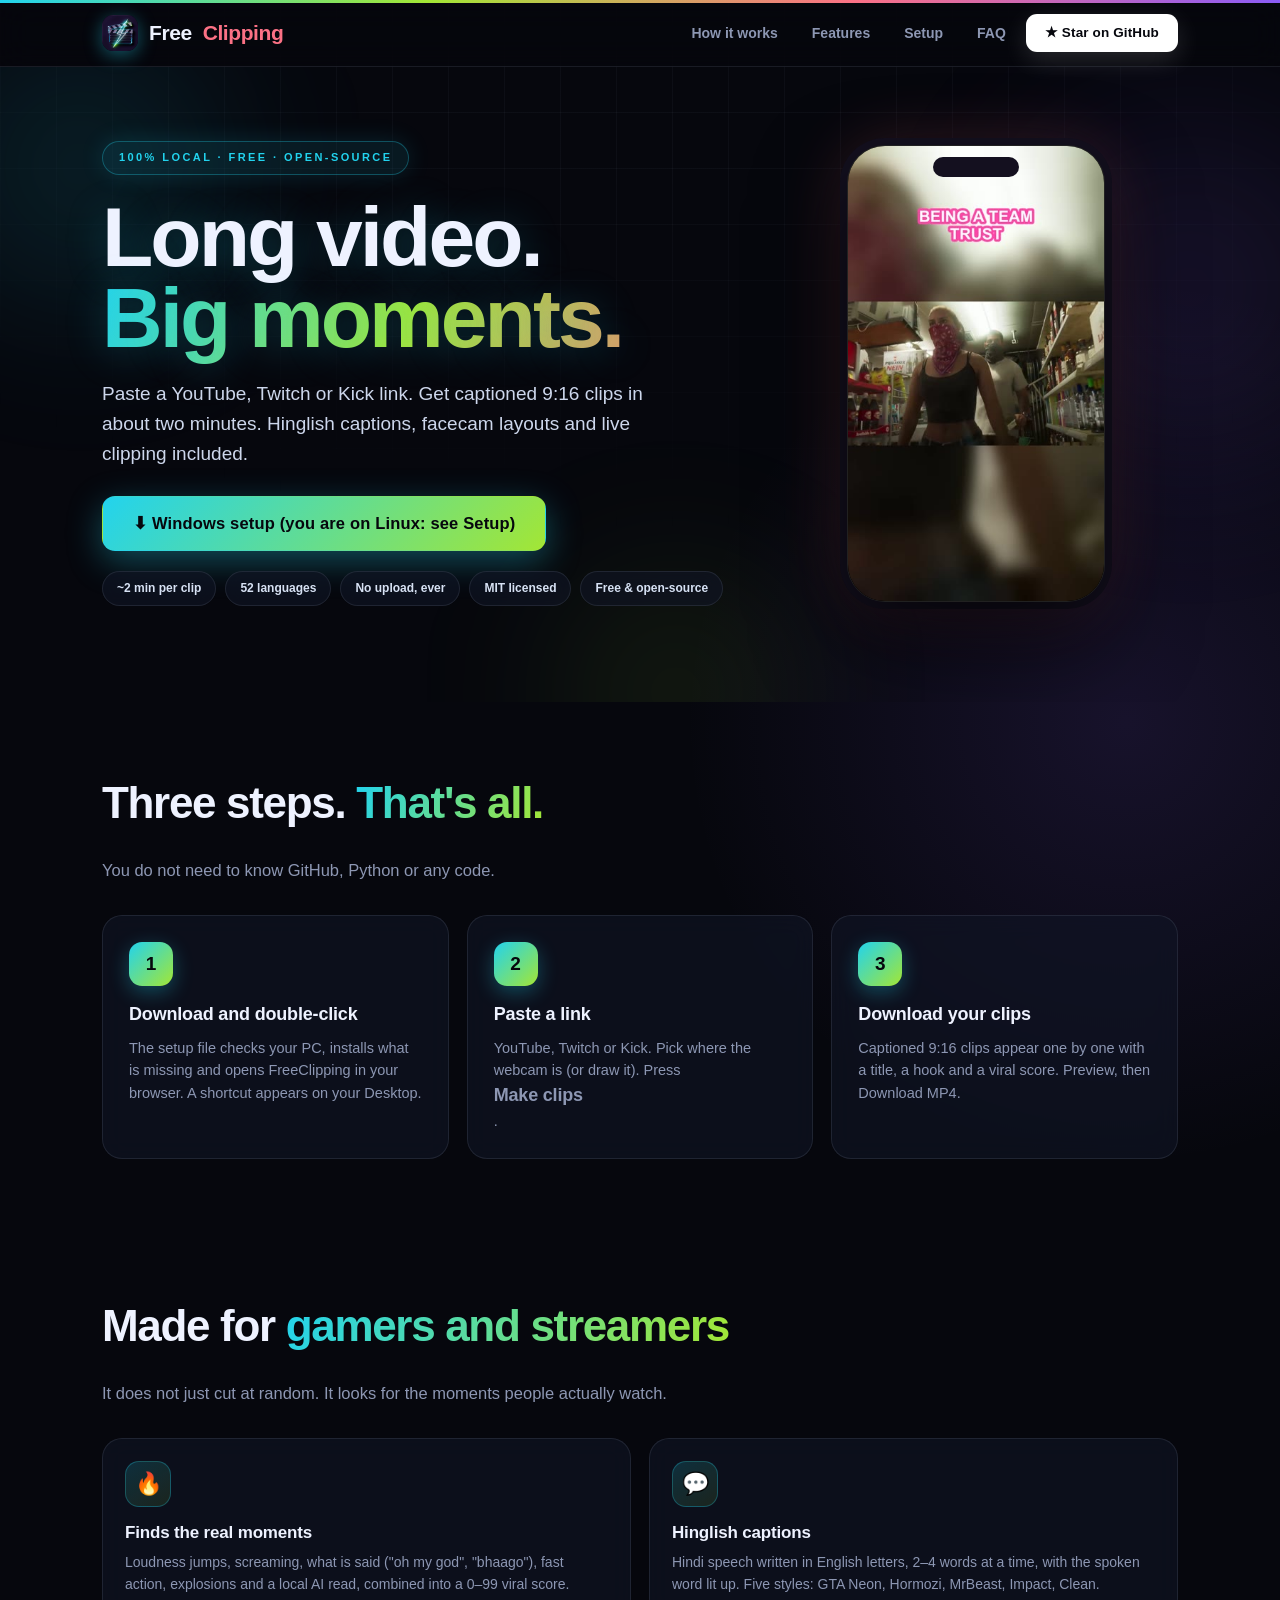
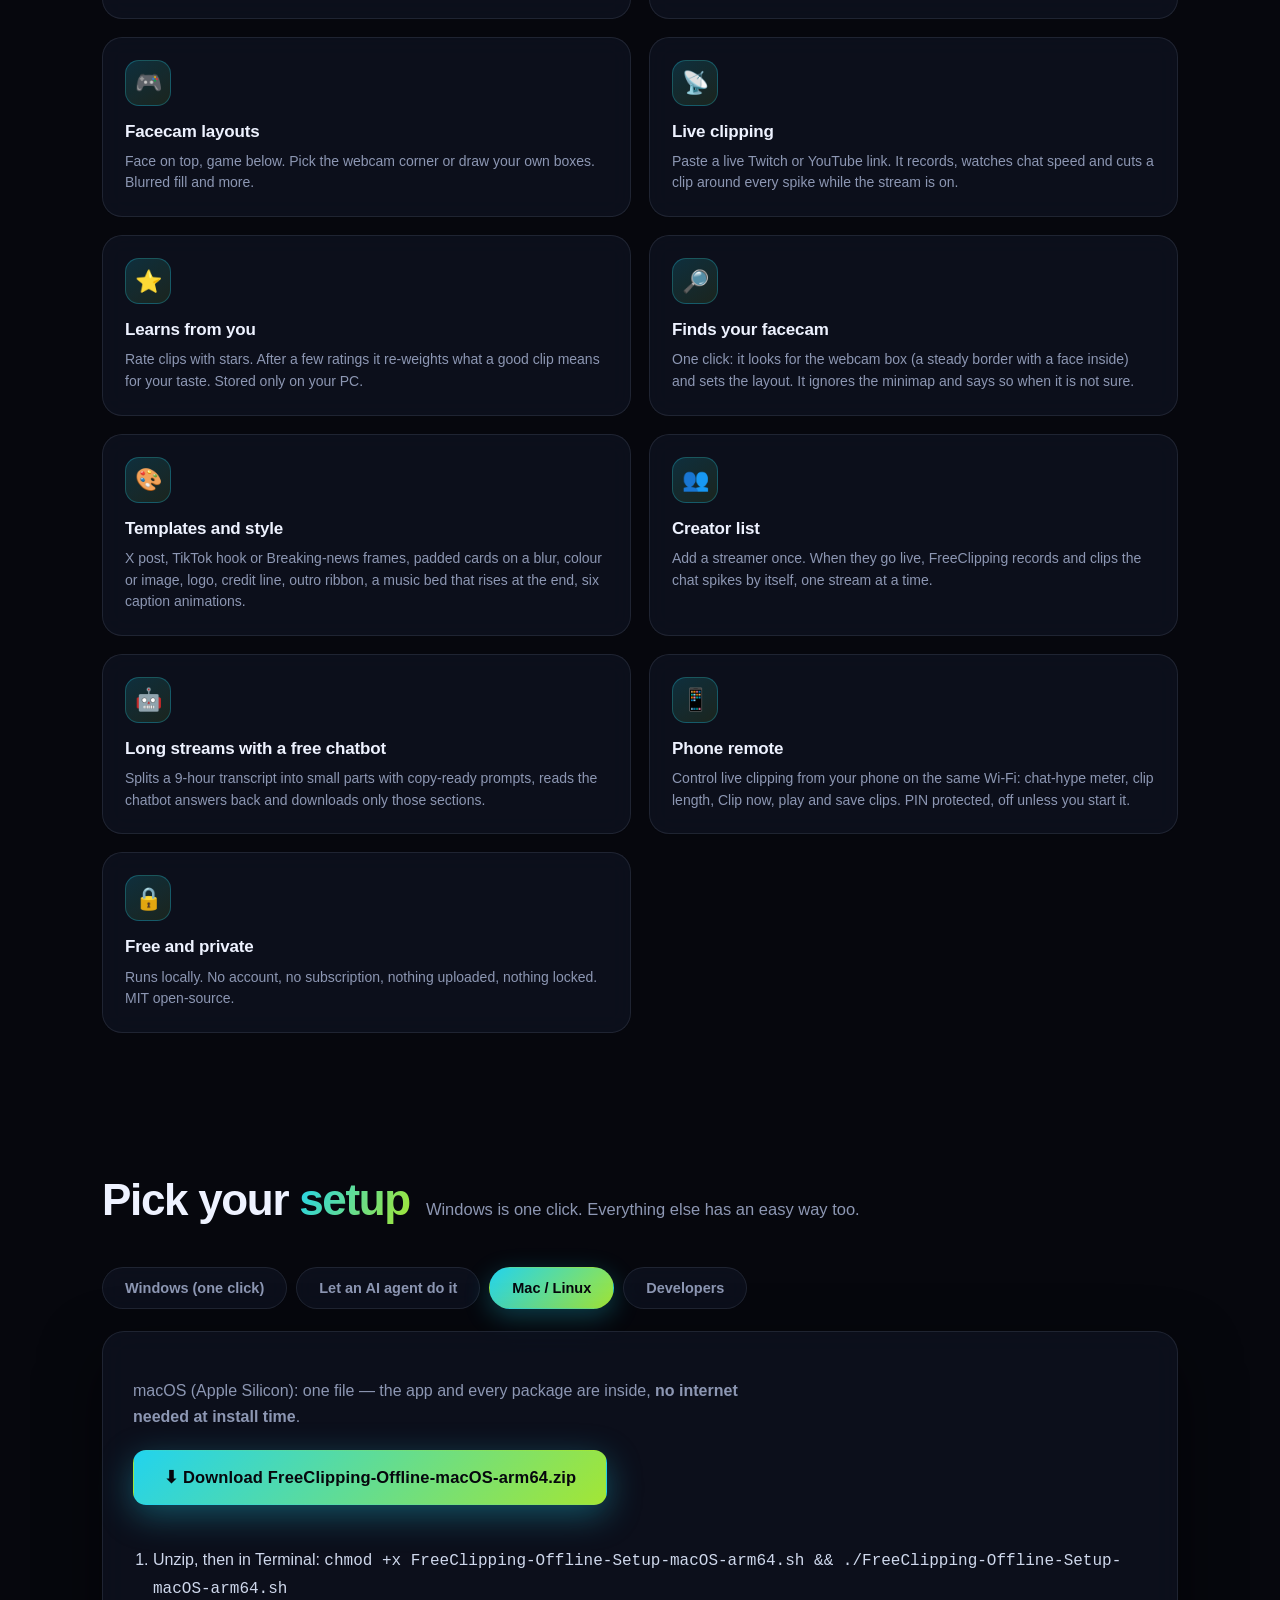
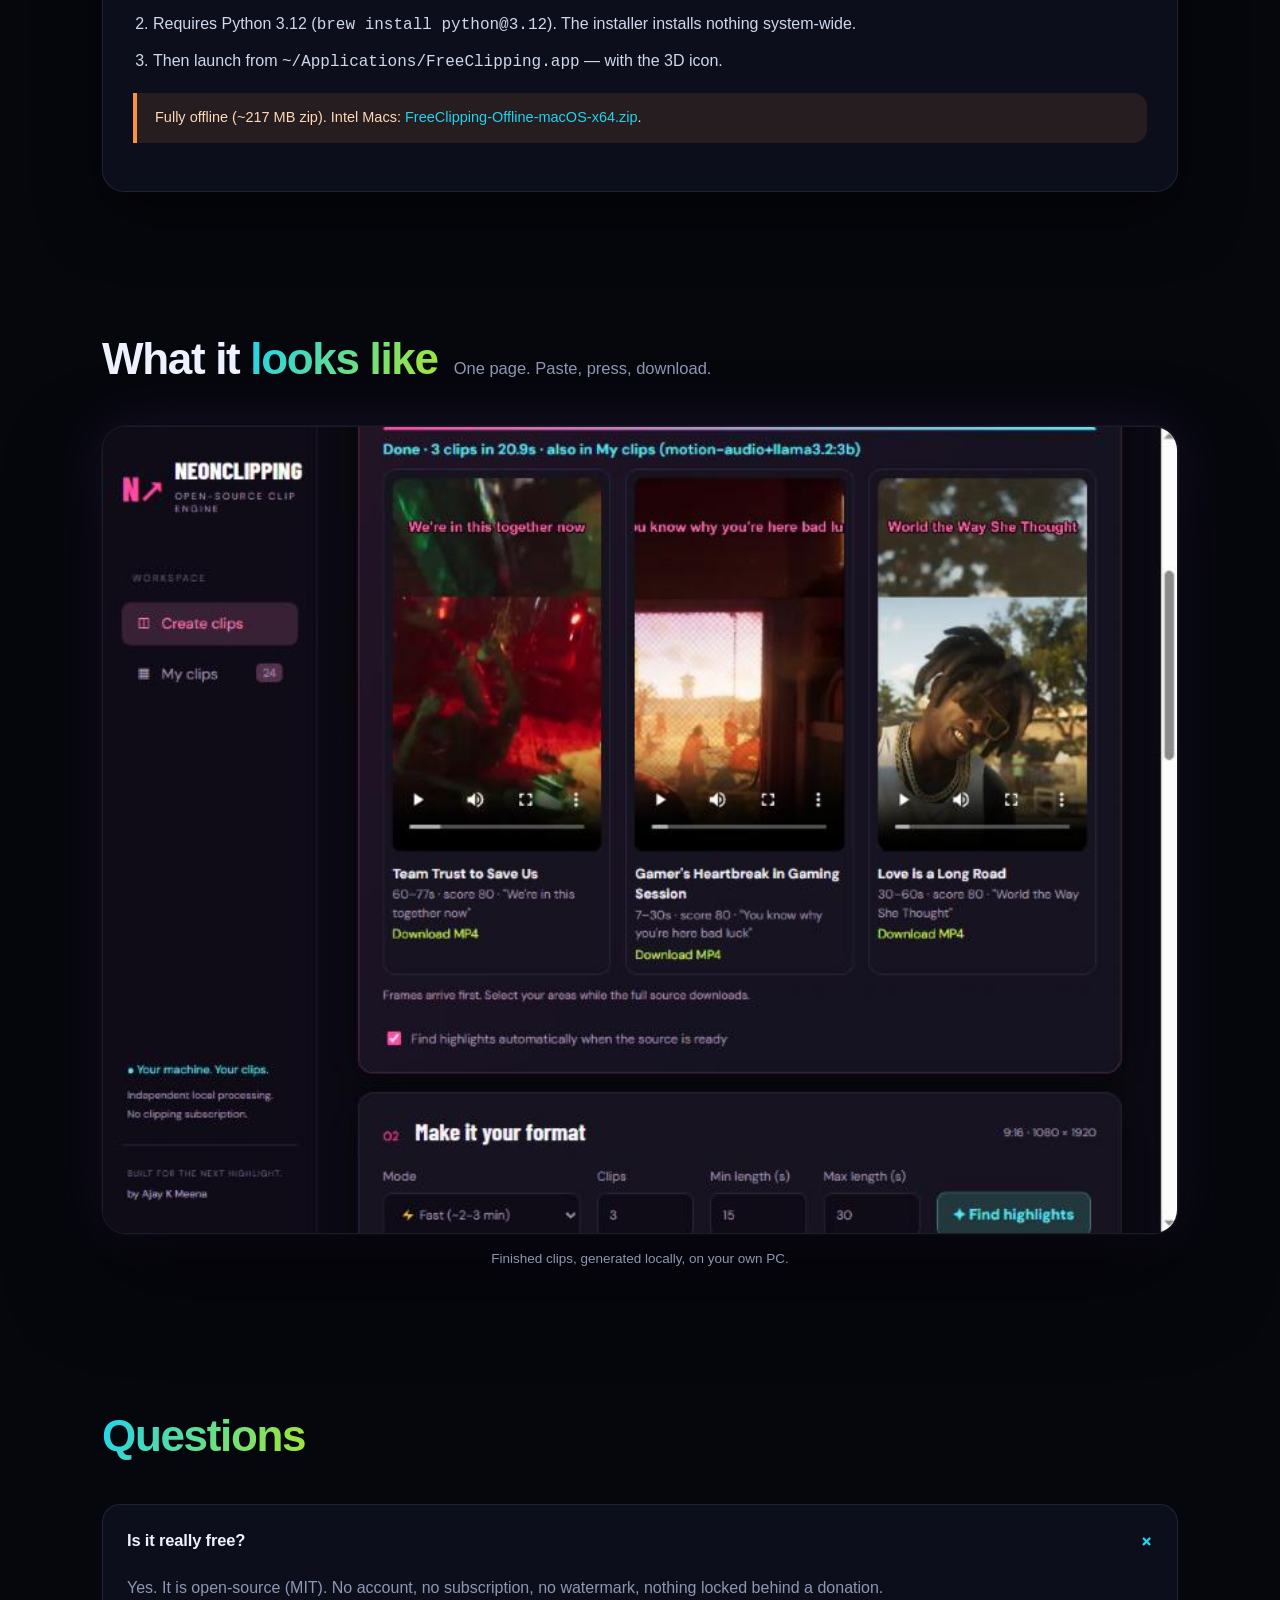
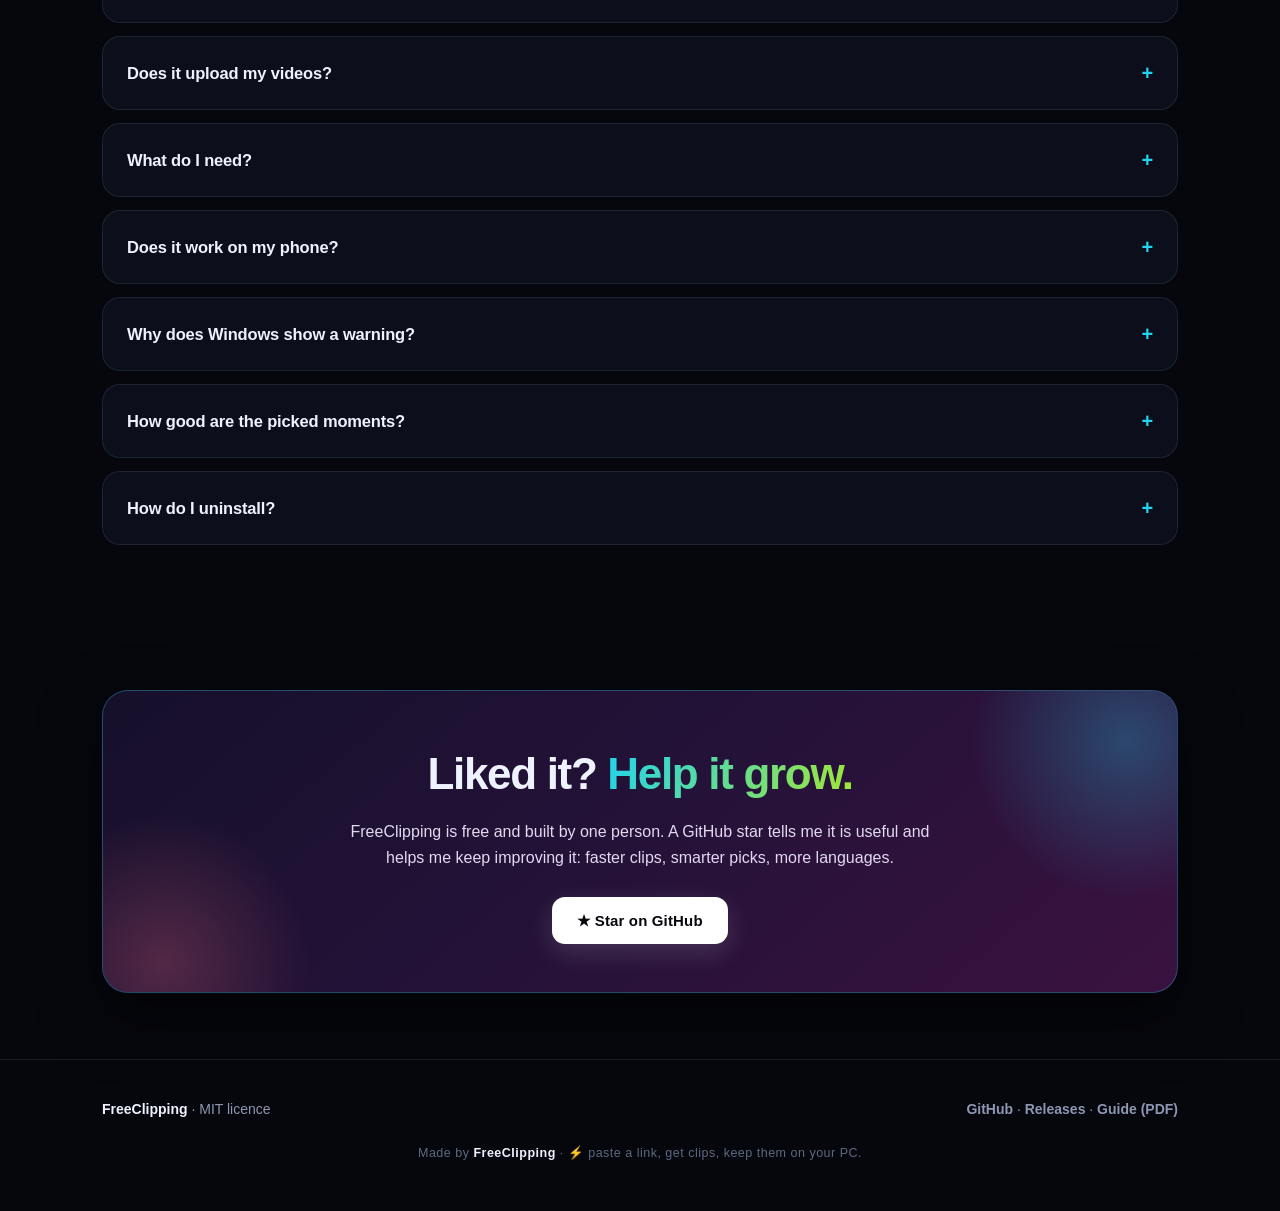
==== commit 11275fa9: "New 3D clapperboard icon, polished landing page, shortcut descriptions App icon: replace the old 3D " ====
--- a/index.html
+++ b/index.html
@@ -55,6 +55,9 @@
 nav .links a:hover{color:var(--white);background:rgba(148,163,184,.1)}
 .btn{display:inline-flex;align-items:center;justify-content:center;gap:9px;border-radius:13px;padding:13px 24px;font-weight:800;text-decoration:none;border:1px solid transparent;cursor:pointer;font-size:15px;font-family:inherit;letter-spacing:.01em;transition:transform .2s cubic-bezier(.16,1,.3,1),box-shadow .2s,filter .2s;line-height:1.3}
 .btn.main{background:var(--grad);color:#06070d;font-size:16.5px;padding:16px 30px;box-shadow:0 10px 34px rgba(34,211,238,.34)}
+.btn.main{position:relative;overflow:hidden}
+.btn.main::after{content:'';position:absolute;top:0;left:-75%;width:42%;height:100%;background:linear-gradient(115deg,transparent 0%,rgba(255,255,255,.55) 50%,transparent 100%);transform:skewX(-22deg);transition:left .58s ease}
+.btn.main:hover::after{left:135%}
 .btn.main:hover{transform:translateY(-2px);filter:brightness(1.1);box-shadow:0 16px 40px rgba(163,230,53,.38)}
 .btn.pink{background:var(--grad-warm);color:#1a0b16;box-shadow:0 8px 28px rgba(251,113,133,.3)}
 .btn.pink:hover{transform:translateY(-2px);filter:brightness(1.06)}
@@ -81,12 +84,14 @@
 .kicker{display:inline-flex;align-items:center;gap:9px;font-size:11px;font-weight:800;letter-spacing:.22em;text-transform:uppercase;color:var(--cyan);background:rgba(34,211,238,.09);border:1px solid rgba(34,211,238,.3);border-radius:99px;padding:7px 16px;box-shadow:0 0 24px rgba(34,211,238,.14)}
 h1{font-family:'Outfit',sans-serif;font-weight:900;font-size:clamp(46px,7.2vw,84px);line-height:.97;letter-spacing:-.035em;margin:22px 0 18px;text-shadow:0 4px 40px rgba(34,211,238,.25)}
 h1 em{font-style:normal;background:linear-gradient(115deg,#22d3ee 0%,#a3e635 58%,#fb7185 125%);-webkit-background-clip:text;background-clip:text;color:transparent}
-.sub{font-size:19px;max-width:560px;color:#cdd7ec;line-height:1.55}
+.sub{font-size:19px;max-width:560px;color:#cdd7ec;line-height:1.6;letter-spacing:.001em}
 .cta{display:flex;flex-wrap:wrap;gap:14px;margin:26px 0 16px}
-.fine{font-size:13.5px;color:var(--muted)}
 .chip-row{display:flex;flex-wrap:wrap;gap:9px;margin-top:20px}
 .chip-row span{font-size:12px;font-weight:700;color:#d7e2f4;background:var(--panel);border:1px solid var(--line);border-radius:99px;padding:7px 14px;backdrop-filter:blur(8px)}
 .phone{justify-self:center;width:min(258px,78%);border-radius:38px;border:1px solid rgba(255,255,255,.13);background:#000;box-shadow:0 36px 90px rgba(0,0,0,.68),0 0 0 7px #14101f,0 0 70px rgba(251,113,133,.22);overflow:hidden;position:relative}
+.hero .phone{animation:float 7s ease-in-out infinite}
+@keyframes float{0%,100%{transform:translateY(0)}50%{transform:translateY(-10px)}}
+@media (prefers-reduced-motion:reduce){.hero .phone{animation:none}}
 .phone::before{content:'';position:absolute;top:11px;left:50%;transform:translateX(-50%);width:86px;height:20px;border-radius:99px;background:#14101f;z-index:2}
 .phone video{display:block;width:100%;aspect-ratio:9/16;background:#000}
 .os-note{display:none;position:relative;margin-top:26px}
@@ -151,6 +156,7 @@
 .support .btn{position:relative;z-index:1}
 
 /* FOOTER */
+body::after{content:'';position:fixed;top:0;left:0;right:0;height:3px;z-index:100;background:linear-gradient(90deg,#22d3ee,#a3e635,#fb7185,#8b5cf6);pointer-events:none}
 footer{border-top:1px solid var(--line);padding:38px 0 44px;color:var(--muted);font-size:14px;position:relative;z-index:1}
 footer .wrap{display:flex;gap:22px;justify-content:space-between;flex-wrap:wrap;align-items:center}
 footer b{color:var(--white)}
@@ -180,7 +186,6 @@
   .hero .wrap{gap:26px}
   .sub{font-size:16px}
   .kicker{font-size:10px;letter-spacing:.14em}
-  .fine{font-size:12px}
   .nav-btn,nav .btn.small{padding:8px 10px;font-size:12px}
 }
 @media (prefers-reduced-motion:reduce){
@@ -220,8 +225,7 @@
         <a class="btn main" id="dl" href="https://github.com/Analoggeek/FreeClipping/releases/latest/download/FreeClipping-Offline-Windows-x64.zip">⬇ Download for Windows (offline)</a>
         <a class="btn ghost" id="dl-alt" href="https://github.com/Analoggeek/FreeClipping/releases/latest/download/FreeClipping-Offline-macOS-arm64.zip">⬇ Download for macOS (offline)</a>
       </div>
-      <div class="fine">One click: download, double-click, done. No account. Your videos never leave your computer. Native <b>.dmg</b> (macOS) + <b>.exe</b> (Windows) + offline zips — all offline, zero internet needed after download.</div>
-      <div class="chip-row"><span>~2 min per clip</span><span>52 languages</span><span>No upload, ever</span><span>MIT licensed</span><span>3D icon</span></div>
+      <div class="chip-row"><span>~2 min per clip</span><span>52 languages</span><span>No upload, ever</span><span>MIT licensed</span><span>Free &amp; open-source</span></div>
       <div class="os-note note" id="mobile-note"><b>You are on a phone.</b> FreeClipping runs on a computer. Open this page on your PC — or just use the phone as a remote for the app on your PC over the same Wi-Fi (<code>NEONCLIPPING_LAN=1</code>).<br><a href="#" id="copy-link">copy this page link ↗</a> and send it to yourself.</div>
     </div>
     <div class="phone"><video src="docs/demo.mp4" poster="docs/demo-poster.jpg" autoplay loop muted playsinline preload="auto" aria-label="A FreeClipping clip: hook title, captions"></video></div>
@@ -287,7 +291,7 @@
     <ol>
       <li>Unzip, then in Terminal: <code>chmod +x FreeClipping-Offline-Setup-macOS-arm64.sh &amp;&amp; ./FreeClipping-Offline-Setup-macOS-arm64.sh</code></li>
       <li>Requires Python 3.12 (<code>brew install python@3.12</code>). The installer installs nothing system-wide.</li>
-      <li>Then launch from <code>~/Applications/FreeClipping.app</code> — with the 3D bolt icon.</li>
+      <li>Then launch from <code>~/Applications/FreeClipping.app</code> — with the 3D icon.</li>
     </ol>
     <div class="note">Fully offline (~217 MB zip). Intel Macs: <a href="https://github.com/Analoggeek/FreeClipping/releases/latest/download/FreeClipping-Offline-macOS-x64.zip">FreeClipping-Offline-macOS-x64.zip</a>.</div>
   </div>
